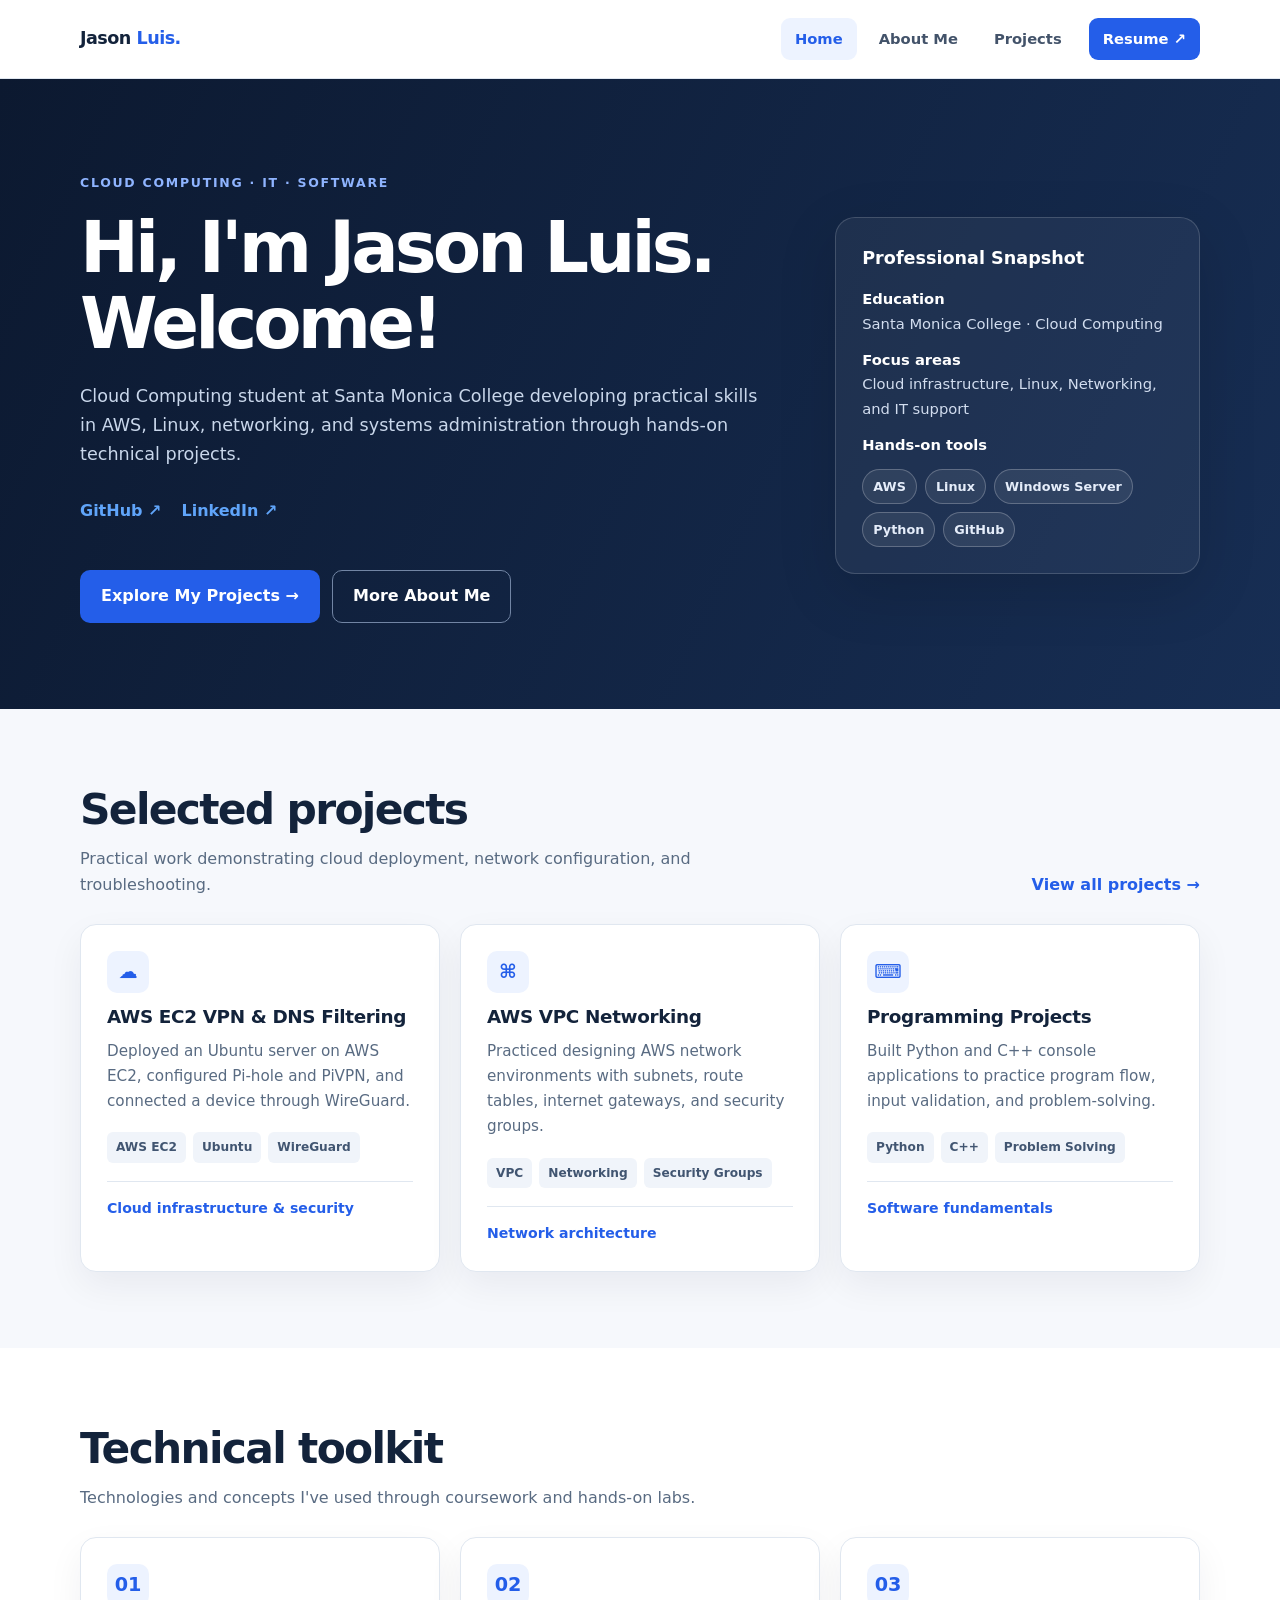
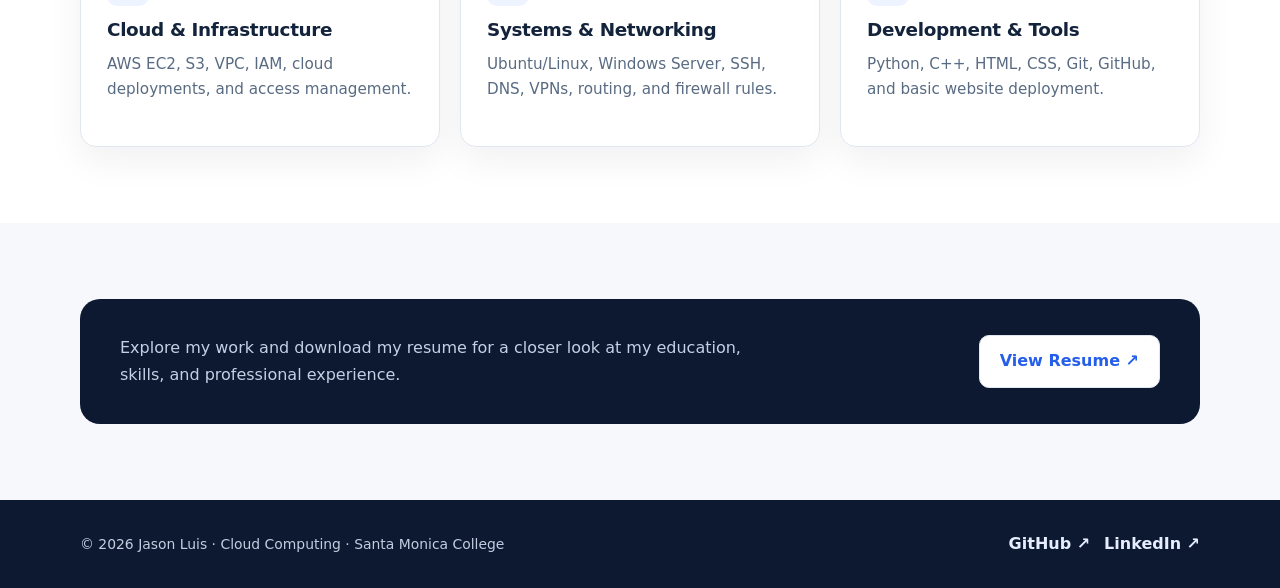
==== index.html @ b8665c2f "Fix closing div tag for hero-socials section" ====
<!doctype html>
<html lang="en">

<head>
  <meta charset="utf-8">
  <meta name="viewport" content="width=device-width, initial-scale=1">

  <meta
    name="description"
    content="Jason Luis — Cloud Computing student building hands-on experience with AWS, Linux, networking, and programming."
  >

  <title>Jason Luis | Cloud Computing Portfolio</title>

  <!-- Shared stylesheet -->
  <link rel="stylesheet" href="style.css">
</head>

<body>

  <!-- ==========================================
       SKIP LINK
       ========================================== -->

  <a class="skip-link" href="#main">Skip to content</a>


  <!-- ==========================================
       HEADER & NAVIGATION
       ========================================== -->

  <header class="site-header">
    <div class="container header-inner">

      <!-- Website name -->
      <a class="brand" href="index.html">
        Jason <span>Luis.</span>
      </a>

      <!-- Navigation links -->
      <nav class="nav" aria-label="Main navigation">

        <a href="index.html" aria-current="page">
          Home
        </a>

        <a href="about.html">
          About Me
        </a>

        <a href="projects.html">
          Projects
        </a>

        <a
          class="resume-nav"
          href="Jason_Luis_Resume_2026.pdf"
          target="_blank"
          rel="noopener noreferrer"
        >
          Resume ↗
        </a>

      </nav>

    </div>
  </header>


  <!-- ==========================================
       MAIN CONTENT
       ========================================== -->

  <main id="main">


    <!-- ========================================
         SECTION 1: HERO / INTRODUCTION
         ======================================== -->

    <section class="hero">
      <div class="container hero-grid">

        <!-- Introduction -->
        <div>

          <span class="eyebrow">
            Cloud Computing · IT · Software
          </span>

          <h1>
            Hi, I'm Jason Luis.<br>
            Welcome!
          </h1>

          <p>
            Cloud Computing student at Santa Monica College
            developing practical skills in AWS, Linux,
            networking, and systems administration through
            hands-on technical projects.
          </p>
          <!-- Professional social links -->
          <div class="hero-socials">
            <a href="https://github.com/Jasonl00" target="_blank" rel="noopener noreferrer"> GitHub ↗</a>
            <a href="https://www.linkedin.com/in/jason-luis-2b6494253" target="_blank" rel="noopener noreferrer"> LinkedIn ↗</a>
          </div> <br>

          <!-- Main action buttons -->
          <div class="actions">

            <a class="btn btn-primary" href="projects.html">
              Explore My Projects →
            </a>

            <a class="btn btn-outline" href="about.html">
              More About Me
            </a>

          </div>

        </div>


        <!-- Professional snapshot panel -->
        <aside
          class="profile-panel"
          aria-label="Professional snapshot"
        >

          <h2>Professional Snapshot</h2>

          <p>
            <strong>Education</strong><br>
            Santa Monica College · Cloud Computing
          </p>

          <p>
            <strong>Focus areas</strong><br>
            Cloud infrastructure, Linux, Networking,
            and IT support
          </p>

          <p>
            <strong>Hands-on tools</strong>
          </p>

          <div class="pill-row">

            <span class="pill">AWS</span>
            <span class="pill">Linux</span>
            <span class="pill">Windows Server</span>
            <span class="pill">Python</span>
            <span class="pill">GitHub</span>

          </div>

        </aside>

      </div>
    </section>


    <!-- ========================================
         SECTION 2: SELECTED PROJECTS
         ======================================== -->

    <section class="section">
      <div class="container">

        <!-- Section heading -->
        <div class="section-heading">

          <div>
            <h2>Selected projects</h2>

            <p>
              Practical work demonstrating cloud deployment,
              network configuration, and troubleshooting.
            </p>
          </div>

          <a class="text-link" href="projects.html">
            View all projects →
          </a>

        </div>


        <!-- Project cards -->
        <div class="grid-3">


          <!-- PROJECT 1: AWS EC2 VPN & DNS -->
          <article class="card">

            <span class="icon-box">☁</span>

            <h3>AWS EC2 VPN & DNS Filtering</h3>

            <p>
              Deployed an Ubuntu server on AWS EC2,
              configured Pi-hole and PiVPN, and connected
              a device through WireGuard.
            </p>

            <div class="tags">
              <span class="tag">AWS EC2</span>
              <span class="tag">Ubuntu</span>
              <span class="tag">WireGuard</span>
            </div>

            <div class="card-footer">
              Cloud infrastructure & security
            </div>

          </article>


          <!-- PROJECT 2: AWS VPC NETWORKING -->
          <article class="card">

            <span class="icon-box">⌘</span>

            <h3>AWS VPC Networking</h3>

            <p>
              Practiced designing AWS network environments
              with subnets, route tables, internet gateways,
              and security groups.
            </p>

            <div class="tags">
              <span class="tag">VPC</span>
              <span class="tag">Networking</span>
              <span class="tag">Security Groups</span>
            </div>

            <div class="card-footer">
              Network architecture
            </div>

          </article>


          <!-- PROJECT 3: PROGRAMMING -->
          <article class="card">

            <span class="icon-box">⌨</span>

            <h3>Programming Projects</h3>

            <p>
              Built Python and C++ console applications
              to practice program flow, input validation,
              and problem-solving.
            </p>

            <div class="tags">
              <span class="tag">Python</span>
              <span class="tag">C++</span>
              <span class="tag">Problem Solving</span>
            </div>

            <div class="card-footer">
              Software fundamentals
            </div>

          </article>

        </div>

      </div>
    </section>


    <!-- ========================================
         SECTION 3: TECHNICAL TOOLKIT
         ======================================== -->

    <section class="section section-alt">
      <div class="container">

        <div class="section-heading">
          <div>

            <h2>Technical toolkit</h2>

            <p>
              Technologies and concepts I've used through
              coursework and hands-on labs.
            </p>

          </div>
        </div>


        <div class="grid-3">


          <!-- CLOUD & INFRASTRUCTURE -->
          <div class="card">

            <span class="icon-box">01</span>

            <h3>Cloud & Infrastructure</h3>

            <p>
              AWS EC2, S3, VPC, IAM, cloud deployments,
              and access management.
            </p>

          </div>


          <!-- SYSTEMS & NETWORKING -->
          <div class="card">

            <span class="icon-box">02</span>

            <h3>Systems & Networking</h3>

            <p>
              Ubuntu/Linux, Windows Server, SSH, DNS,
              VPNs, routing, and firewall rules.
            </p>

          </div>


          <!-- DEVELOPMENT & TOOLS -->
          <div class="card">

            <span class="icon-box">03</span>

            <h3>Development & Tools</h3>

            <p>
              Python, C++, HTML, CSS, Git, GitHub,
              and basic website deployment.
            </p>

          </div>

        </div>

      </div>
    </section>


    <!-- ========================================
         SECTION 4: RESUME
         ======================================== -->

    <section class="section">
      <div class="container">

        <div class="callout">

          <div>
            <p>
              Explore my work and download my resume
              for a closer look at my education, skills,
              and professional experience.
            </p>

          </div>

          <!-- Resume PDF link -->
          <a
            class="btn btn-light"
            href="Jason_Luis_Resume_2026.pdf"
            target="_blank"
            rel="noopener noreferrer"
          >
            View Resume ↗
          </a>

        </div>

      </div>
    </section>


  </main>


  <!-- ==========================================
       FOOTER & SOCIAL LINKS
       ========================================== -->

  <footer class="site-footer">
    <div class="container footer-inner">

      <span class="small">
        © <span id="year">2026</span> Jason Luis
        · Cloud Computing · Santa Monica College
      </span>
        <!-- GitHub and LinkedIn -->
    <div class="social-links">

      <a
        href="https://github.com/Jasonl00"
        target="_blank"
        rel="noopener noreferrer"
      >
        GitHub ↗
      </a>

      <a
        href="https://www.linkedin.com/in/jason-luis-2b6494253"
        target="_blank"
        rel="noopener noreferrer"
      >
        LinkedIn ↗
      </a>

    </div>

    </div>
  </footer>


  <!-- ==========================================
       JAVASCRIPT: AUTOMATIC COPYRIGHT YEAR
       ========================================== -->

  <script>
    document.getElementById('year').textContent =
      new Date().getFullYear();
  </script>

</body>
</html>
---- style.css ----
:root{--bg:#f6f8fc;--surface:#fff;--ink:#13233b;--muted:#596b82;--navy:#0c1930;--blue:#245ee9;--line:#e0e7f0;--pale:#edf3ff;--radius:16px;--shadow:0 14px 36px rgba(12,25,48,.06)}*{box-sizing:border-box}html{scroll-behavior:smooth}body{margin:0;background:var(--bg);color:var(--ink);font:16px/1.65 system-ui,-apple-system,Segoe UI,Roboto,Arial,sans-serif}a{color:var(--blue)}a:hover{text-decoration:none}.container{width:min(1120px,calc(100% - 40px));margin:auto}.site-header{background:rgba(255,255,255,.96);border-bottom:1px solid var(--line);position:sticky;top:0;z-index:10;backdrop-filter:blur(12px)}.header-inner{min-height:78px;display:flex;align-items:center;justify-content:space-between;gap:22px}.brand{text-decoration:none;color:var(--ink);font-size:1.1rem;font-weight:800;letter-spacing:-.03em}.brand span{color:var(--blue)}.nav{display:flex;gap:8px;align-items:center;flex-wrap:wrap}.nav a{padding:9px 14px;border-radius:9px;color:#43536a;text-decoration:none;font-weight:650;font-size:.92rem}.nav a:hover,.nav a[aria-current=page]{background:var(--pale);color:var(--blue)}.nav .resume-nav{background:var(--blue);color:white;margin-left:5px}.nav .resume-nav:hover{background:#174bc6;color:#fff}.hero{background:linear-gradient(115deg,#0c1930,#172e54);color:#fff;padding:90px 0 86px}.hero-grid{display:grid;grid-template-columns:1.45fr .75fr;gap:50px;align-items:center}.eyebrow{display:inline-block;color:#8fb4ff;font-weight:800;letter-spacing:.14em;text-transform:uppercase;font-size:.78rem}.hero h1{font-size:clamp(2.7rem,5.5vw,4.7rem);letter-spacing:-.055em;line-height:1.08;margin:15px 0 20px}.hero p{color:#c9d7eb;font-size:1.1rem;max-width:680px;margin:0 0 28px}.actions{display:flex;gap:12px;flex-wrap:wrap}.btn{display:inline-flex;align-items:center;justify-content:center;gap:8px;padding:12px 20px;border-radius:10px;font-weight:750;text-decoration:none;border:1px solid transparent;transition:transform .2s,background .2s}.btn:hover{transform:translateY(-2px)}.btn-primary{background:var(--blue);color:#fff}.btn-primary:hover{background:#174bc6}.btn-outline{color:#fff;border-color:#7285a4}.btn-outline:hover{background:#ffffff16}.btn-light{background:#fff;color:var(--blue);border-color:var(--line)}.profile-panel{background:#ffffff0d;border:1px solid #ffffff29;border-radius:20px;padding:26px;box-shadow:0 18px 60px #0002}.profile-panel h2{font-size:1.1rem;margin:0 0 14px}.profile-panel p{font-size:.92rem;margin:0 0 12px;color:#d2ddef}.profile-panel strong{color:white}.pill-row{display:flex;gap:8px;flex-wrap:wrap}.pill{font-size:.8rem;font-weight:750;border:1px solid #ffffff3b;background:#ffffff13;color:#e5edfa;padding:6px 10px;border-radius:99px}.section{padding:76px 0}.section-alt{background:#fff}.section-heading{display:flex;justify-content:space-between;align-items:end;gap:18px;margin-bottom:26px}.section-heading h2,.page-title{font-size:clamp(1.9rem,3.5vw,2.65rem);letter-spacing:-.04em;line-height:1.2;margin:0 0 10px}.section-heading p,.lead{color:var(--muted);max-width:710px;margin:0}.text-link{font-weight:750;text-decoration:none}.grid-3{display:grid;grid-template-columns:repeat(3,minmax(0,1fr));gap:20px}.grid-2{display:grid;grid-template-columns:repeat(2,minmax(0,1fr));gap:20px}.card{border:1px solid var(--line);background:var(--surface);border-radius:var(--radius);padding:26px;box-shadow:var(--shadow)}.card h3{font-size:1.15rem;line-height:1.3;margin:12px 0 10px;letter-spacing:-.02em}.card p{color:var(--muted);margin:0 0 18px;font-size:.95rem}.icon-box{display:inline-grid;place-items:center;background:var(--pale);color:var(--blue);border-radius:10px;width:42px;height:42px;font-size:1.2rem;font-weight:800}.tags{display:flex;flex-wrap:wrap;gap:7px;margin:14px 0}.tag{background:#f0f4fa;color:#415571;font-weight:700;font-size:.76rem;border-radius:6px;padding:5px 9px}.card-footer{border-top:1px solid var(--line);padding-top:15px;margin-top:18px;color:var(--blue);font-size:.88rem;font-weight:750}.callout{background:var(--navy);color:#fff;border-radius:20px;padding:36px 40px;display:flex;justify-content:space-between;align-items:center;gap:25px}.callout h2{font-size:1.65rem;letter-spacing:-.035em;margin:0 0 7px}.callout p{color:#c4d1e4;margin:0;max-width:640px}.callout .btn{white-space:nowrap}.page-hero{padding:70px 0 54px;background:#fff;border-bottom:1px solid var(--line)}.page-hero .eyebrow{color:var(--blue)}.page-title{margin-top:12px}.prose{max-width:780px}.prose p{color:#4f6077;margin:0 0 18px}.list-clean{padding-left:20px;color:#4f6077}.list-clean li{margin:9px 0}.project-card{display:flex;flex-direction:column}.project-card .card-footer{margin-top:auto}.project-number{font-size:.76rem;color:var(--blue);font-weight:850;letter-spacing:.13em;text-transform:uppercase}.feature{display:grid;grid-template-columns:1fr 1fr;gap:26px}.feature .card{height:100%}.social-links{display:flex;gap:14px;flex-wrap:wrap}.social-links a{font-weight:750}.site-footer{background:var(--navy);color:#c2cee0;padding:31px 0}.footer-inner{display:flex;justify-content:space-between;align-items:center;gap:20px;flex-wrap:wrap}.site-footer a{color:#e5edff;text-decoration:none}.site-footer a:hover{text-decoration:underline}.small{font-size:.87rem}.skip-link{position:absolute;left:-999px;top:8px;background:#fff;padding:10px;z-index:99}.skip-link:focus{left:8px}:focus-visible{outline:3px solid #76a3ff;outline-offset:3px}@media(max-width:800px){.hero-grid,.feature{grid-template-columns:1fr}.grid-3{grid-template-columns:1fr 1fr}.hero{padding:65px 0}.profile-panel{max-width:600px}.callout{align-items:flex-start;flex-direction:column}.header-inner{align-items:flex-start;flex-direction:column;padding:14px 0;gap:8px}.nav{gap:2px}.nav a{padding:8px 10px}}@media(max-width:560px){.container{width:min(100% - 28px,1120px)}.grid-3,.grid-2{grid-template-columns:1fr}.section{padding:52px 0}.section-heading{align-items:start;flex-direction:column}.hero h1{font-size:2.7rem}.card{padding:22px}.callout{padding:27px}.nav a{font-size:.83rem}.nav .resume-nav{margin-left:0}}

/* Social links below introduction */
.hero-socials {
  display: flex;
  gap: 20px;
  flex-wrap: wrap;
  margin: 20px 0;
}

.hero-socials a {
  color: #60a5fa;
  text-decoration: none;
  font-weight: 600;
}

.hero-socials a:hover {
  color: #93c5fd;
  text-decoration: underline;
}
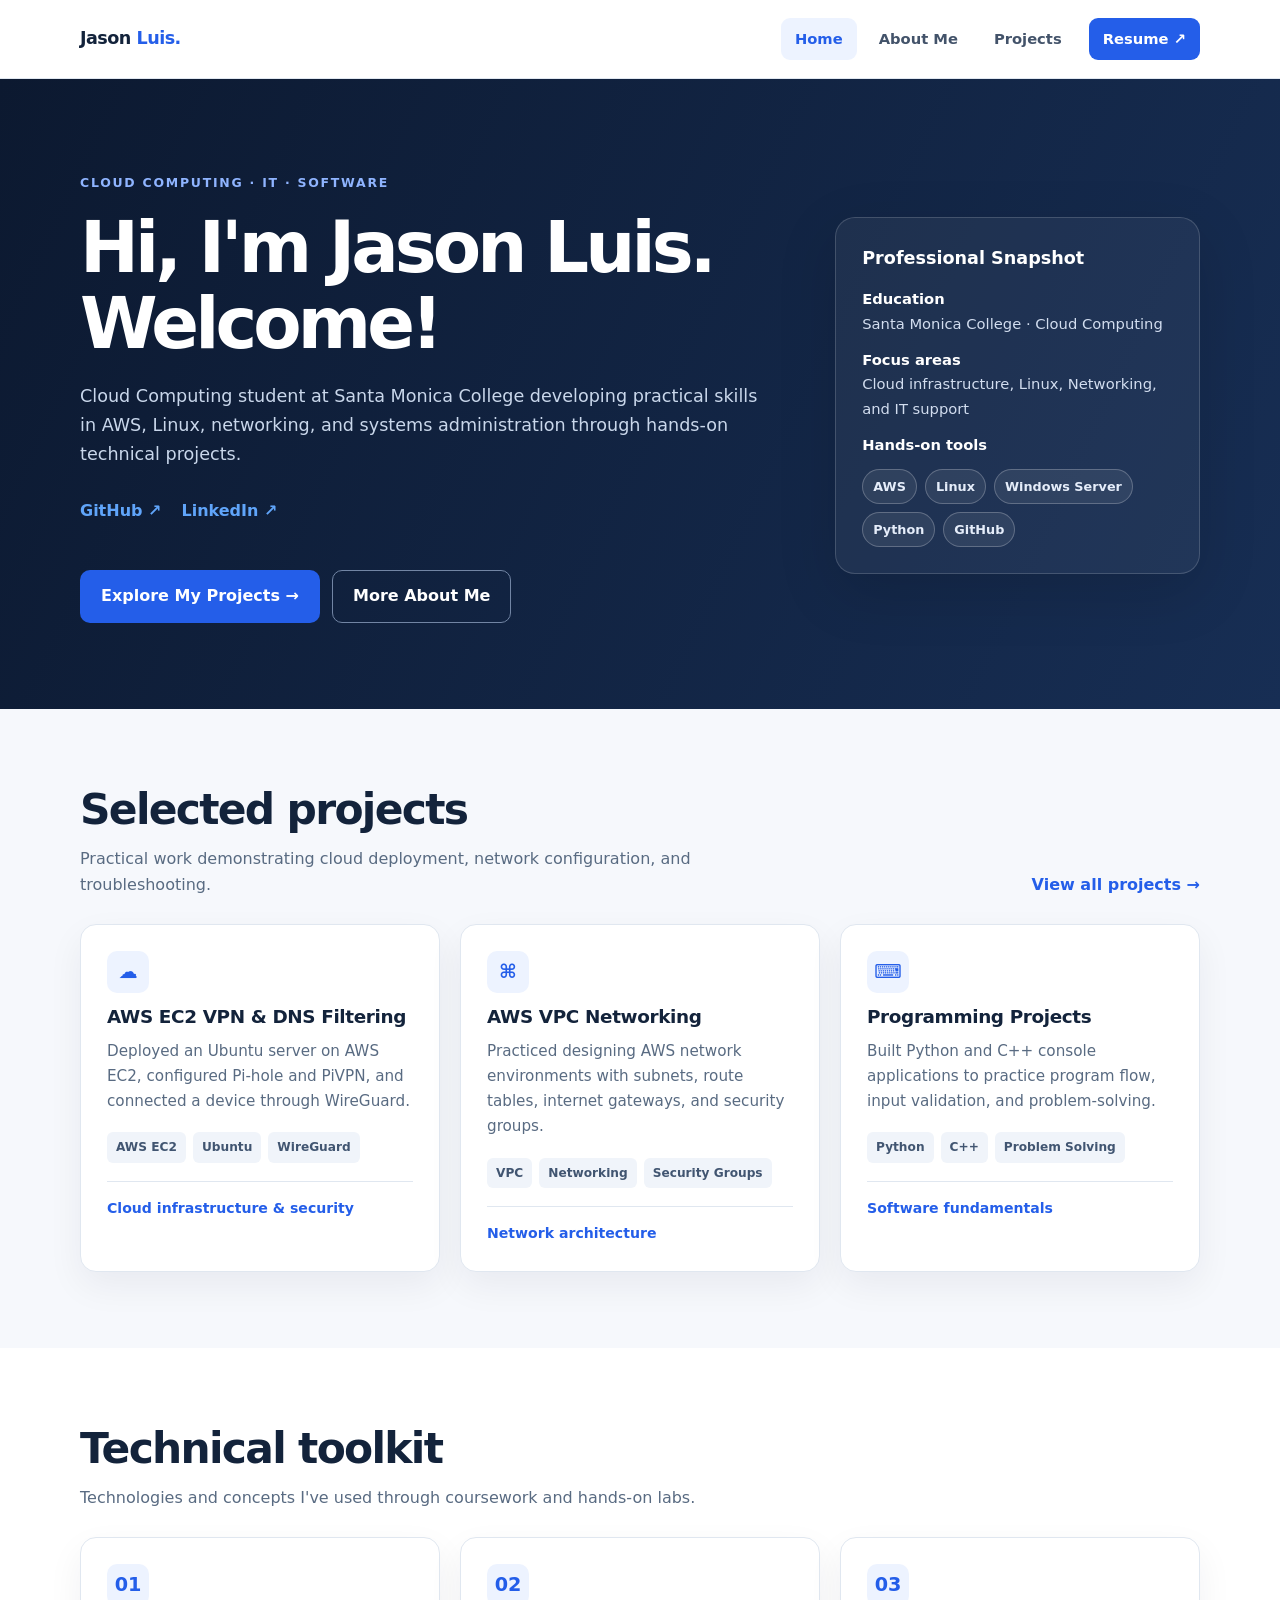
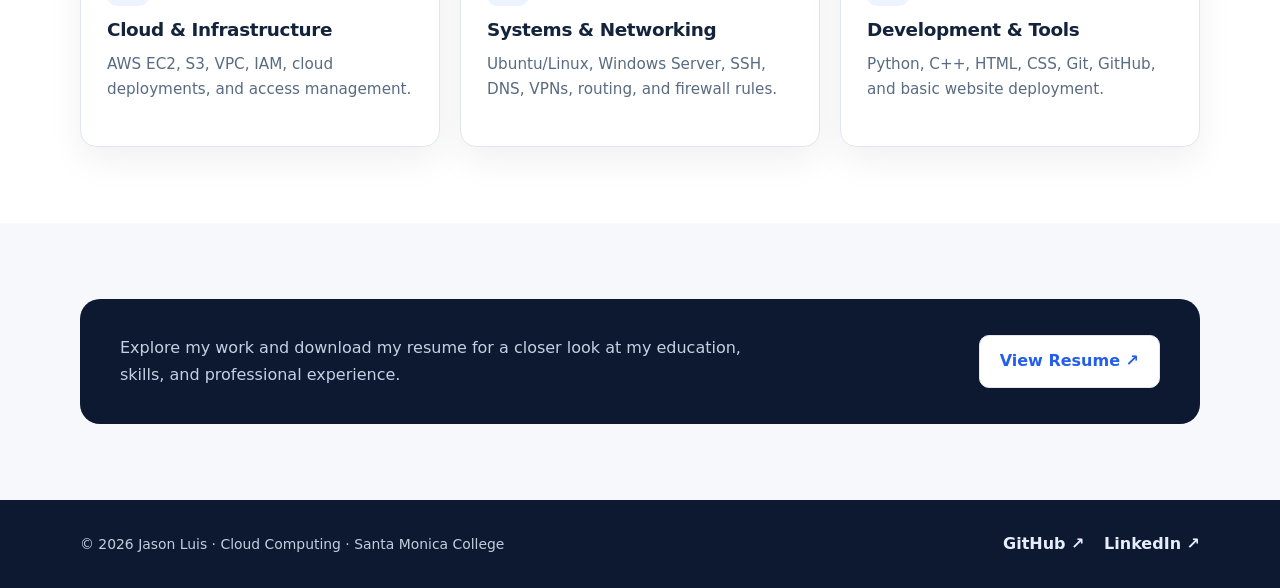
==== commit 6d5e351d: "Enhance footer with social icons for links Updated footer social links to include icons for GitHub a" ====
--- a/index.html
+++ b/index.html
@@ -396,26 +396,40 @@
         © <span id="year">2026</span> Jason Luis
         · Cloud Computing · Santa Monica College
       </span>
-        <!-- GitHub and LinkedIn -->
-    <div class="social-links">
-
-      <a
-        href="https://github.com/Jasonl00"
-        target="_blank"
-        rel="noopener noreferrer"
-      >
-        GitHub ↗
-      </a>
-
-      <a
-        href="https://www.linkedin.com/in/jason-luis-2b6494253"
-        target="_blank"
-        rel="noopener noreferrer"
-      >
-        LinkedIn ↗
-      </a>
-
-    </div>
+       
+<!-- Footer social links with icons -->
+<div class="social-links">
+
+  <!-- GitHub -->
+  <a
+    href="https://github.com/Jasonl00"
+    target="_blank"
+    rel="noopener noreferrer"
+  >
+    <img
+      src="https://cdn.jsdelivr.net/npm/simple-icons@v15/icons/github.svg"
+      alt=""
+      class="social-icon"
+    >
+    GitHub ↗
+  </a>
+
+  <!-- LinkedIn -->
+  <a
+    href="https://www.linkedin.com/in/jason-luis-2b6494253"
+    target="_blank"
+    rel="noopener noreferrer"
+  >
+    <img
+      src="https://cdn.jsdelivr.net/npm/simple-icons@v15/icons/linkedin.svg"
+      alt=""
+      class="social-icon"
+    >
+    LinkedIn ↗
+  </a>
+
+</div>
+
 
     </div>
   </footer>
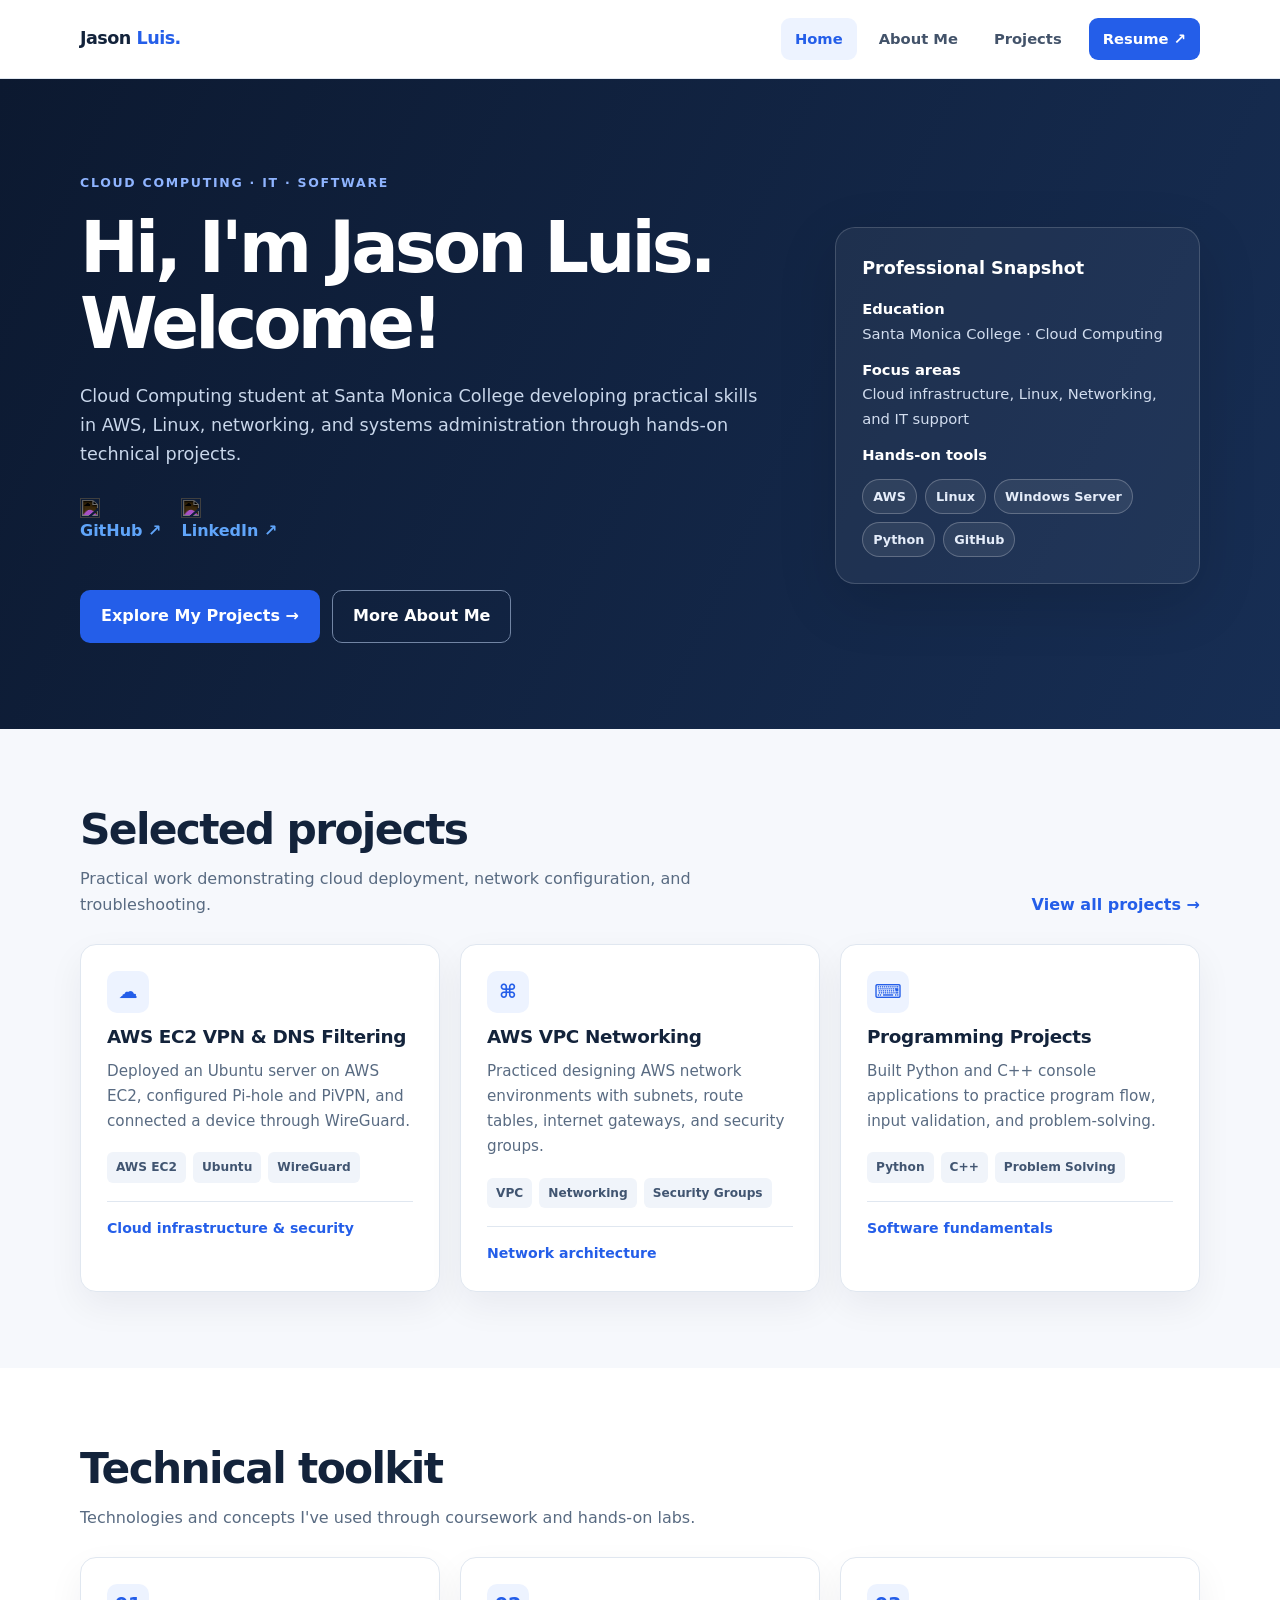
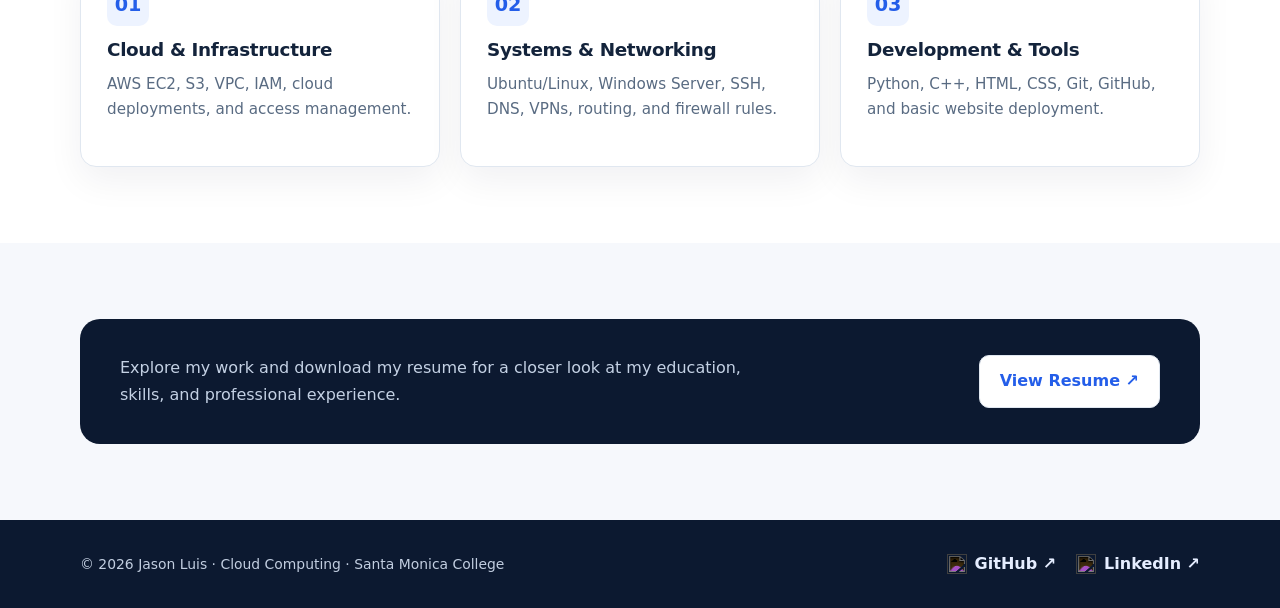
==== commit 14319892: "Add social icons for GitHub and LinkedIn Updated social links to include icons for GitHub and Linked" ====
--- a/index.html
+++ b/index.html
@@ -102,8 +102,13 @@
           </p>
           <!-- Professional social links -->
           <div class="hero-socials">
-            <a href="https://github.com/Jasonl00" target="_blank" rel="noopener noreferrer"> GitHub ↗</a>
-            <a href="https://www.linkedin.com/in/jason-luis-2b6494253" target="_blank" rel="noopener noreferrer"> LinkedIn ↗</a>
+             <!-- GitHub -->
+  <a href="https://github.com/Jasonl00" target="_blank" rel="noopener noreferrer">
+    <img src="https://cdn.jsdelivr.net/npm/simple-icons@v15/icons/github.svg" alt="" class="social-icon"> GitHub ↗</a>
+
+  <!-- LinkedIn -->
+  <a href="https://www.linkedin.com/in/jason-luis-2b6494253" target="_blank" rel="noopener noreferrer">
+    <img src="https://cdn.jsdelivr.net/npm/simple-icons@v15/icons/linkedin.svg" alt="" class="social-icon"> LinkedIn ↗</a>
           </div> <br>
 
           <!-- Main action buttons -->
--- a/style.css
+++ b/style.css
@@ -19,3 +19,24 @@
   text-decoration: underline;
 }
 
+
+/* Social links with icons */
+.social-links {
+  display: flex;
+  align-items: center;
+  gap: 20px;
+  flex-wrap: wrap;
+}
+
+.social-links a {
+  display: inline-flex;
+  align-items: center;
+  gap: 8px;
+}
+
+.social-icon {
+  width: 20px;
+  height: 20px;
+  display: block;
+  filter: invert(1);
+}
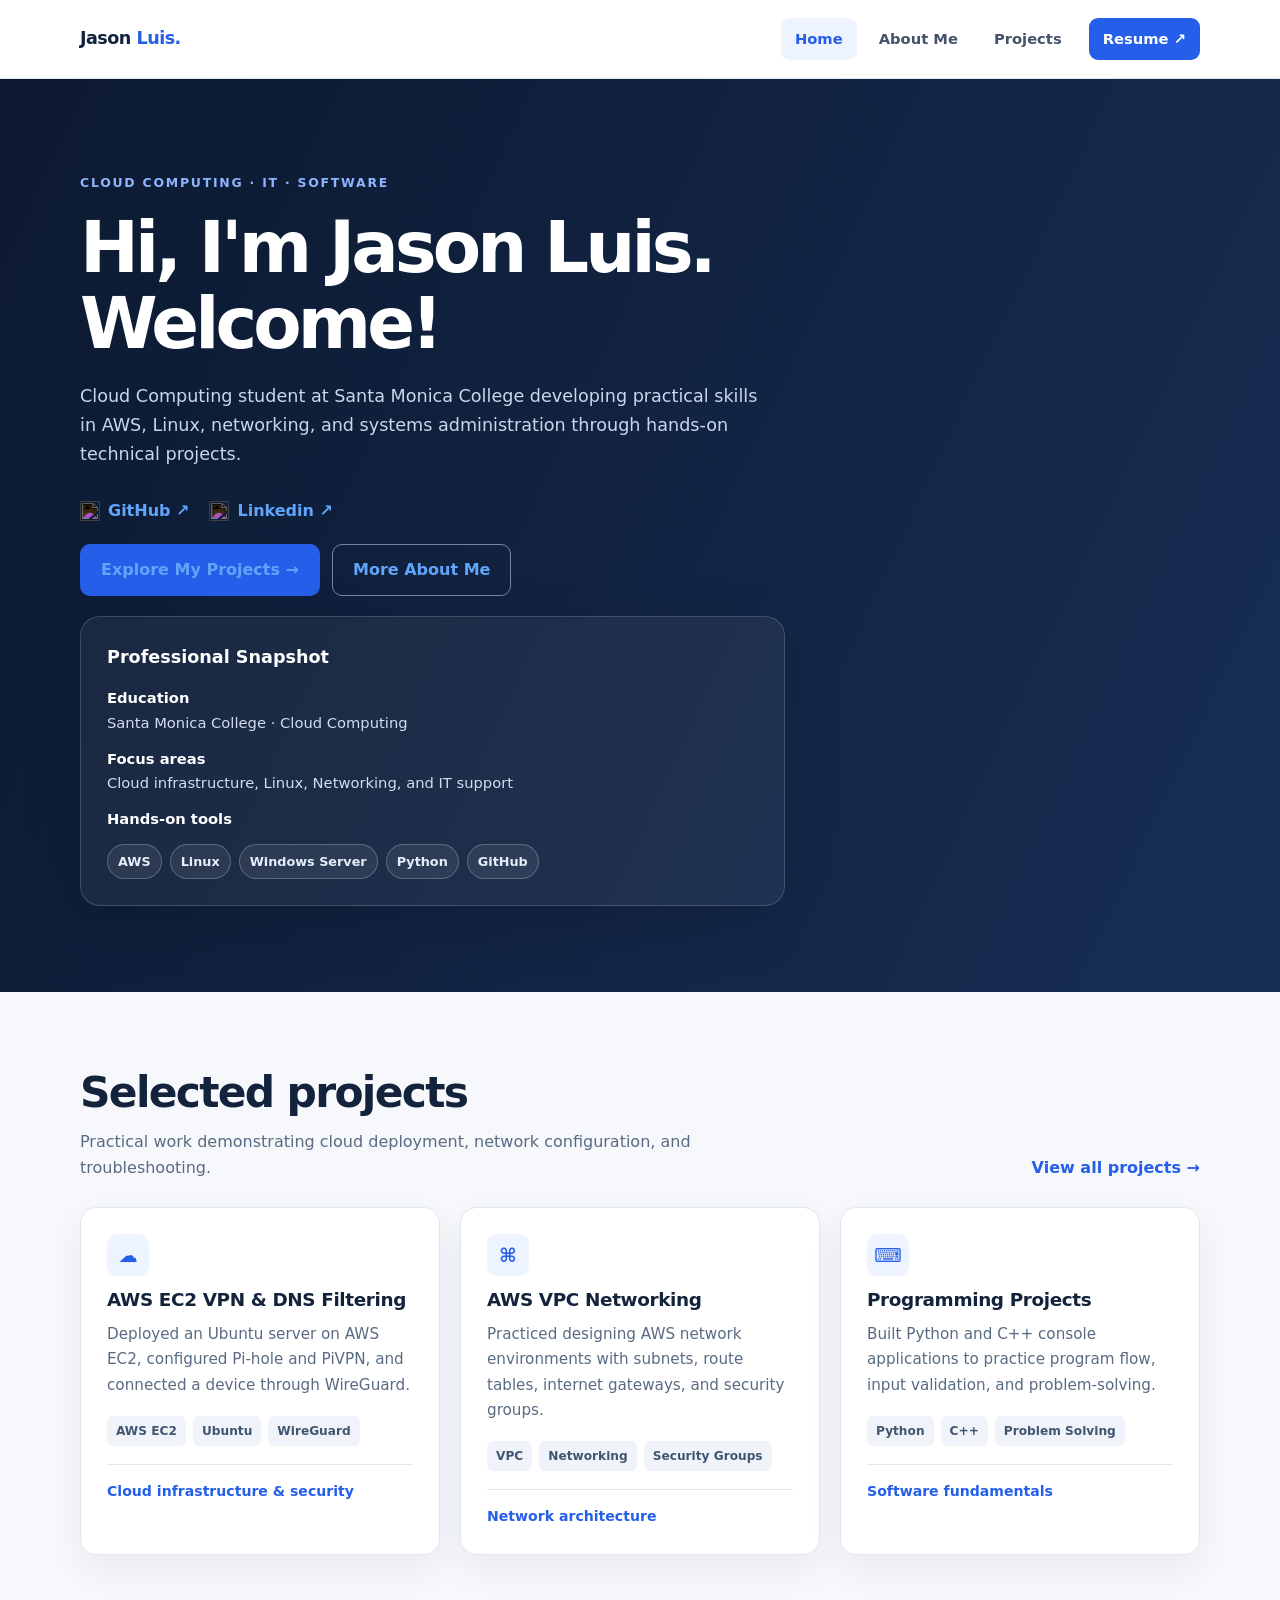
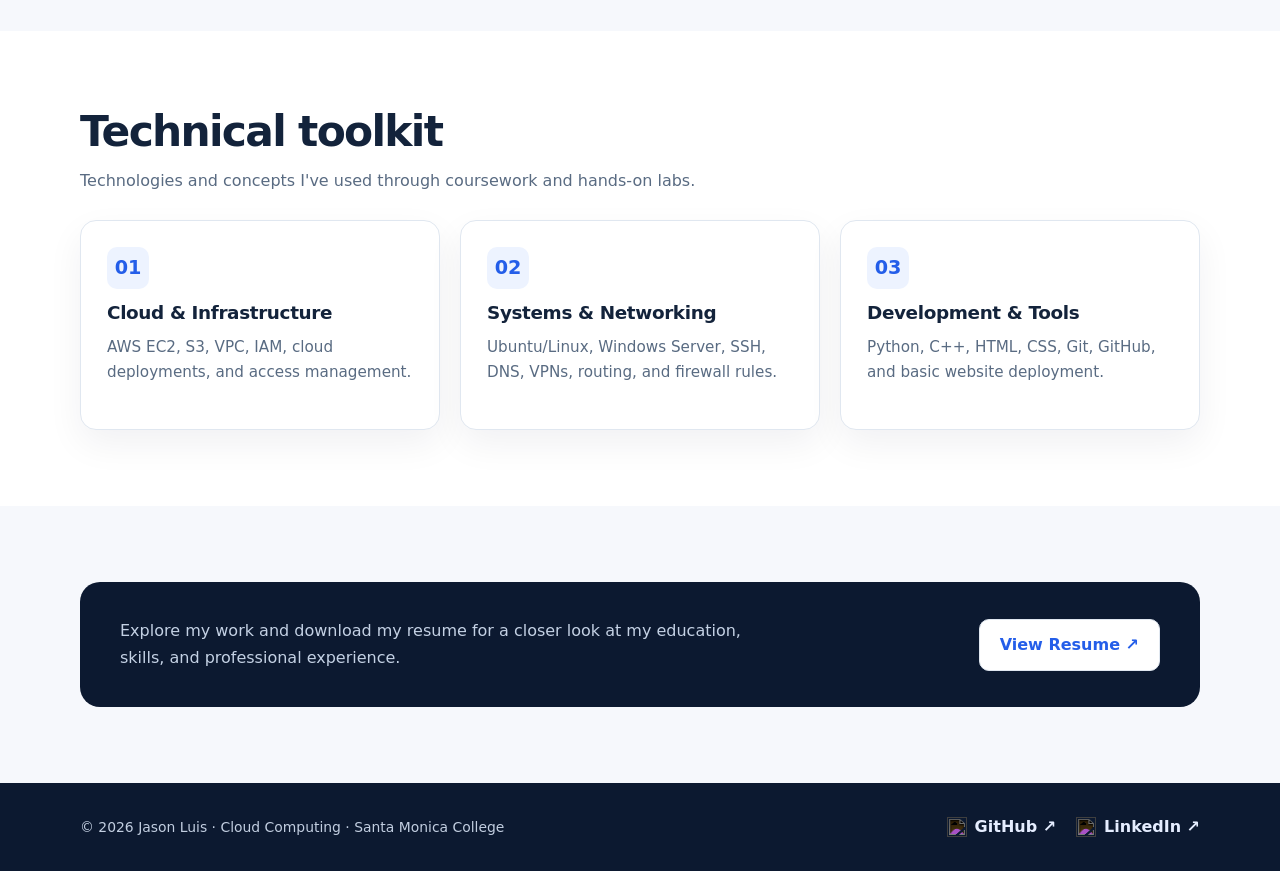
==== commit a1ee749f: "Modify LinkedIn section in index.html Updated LinkedIn icon with new class and formatting." ====
--- a/index.html
+++ b/index.html
@@ -108,8 +108,9 @@
 
   <!-- LinkedIn -->
   <a href="https://www.linkedin.com/in/jason-luis-2b6494253" target="_blank" rel="noopener noreferrer">
-    <img src="https://cdn.jsdelivr.net/npm/simple-icons@v15/icons/linkedin.svg" alt="" class="social-icon"> LinkedIn ↗</a>
-          </div> <br>
+    
+<img src="https://cdn.jsdelivr.net/npm/simple-icons@v15/icons/linkedin.svg" alt="" class="social-icon linkedin-icon">Linkedin ↗</a>
+ <br>
 
           <!-- Main action buttons -->
           <div class="actions">
--- a/style.css
+++ b/style.css
@@ -1,14 +1,181 @@
-:root{--bg:#f6f8fc;--surface:#fff;--ink:#13233b;--muted:#596b82;--navy:#0c1930;--blue:#245ee9;--line:#e0e7f0;--pale:#edf3ff;--radius:16px;--shadow:0 14px 36px rgba(12,25,48,.06)}*{box-sizing:border-box}html{scroll-behavior:smooth}body{margin:0;background:var(--bg);color:var(--ink);font:16px/1.65 system-ui,-apple-system,Segoe UI,Roboto,Arial,sans-serif}a{color:var(--blue)}a:hover{text-decoration:none}.container{width:min(1120px,calc(100% - 40px));margin:auto}.site-header{background:rgba(255,255,255,.96);border-bottom:1px solid var(--line);position:sticky;top:0;z-index:10;backdrop-filter:blur(12px)}.header-inner{min-height:78px;display:flex;align-items:center;justify-content:space-between;gap:22px}.brand{text-decoration:none;color:var(--ink);font-size:1.1rem;font-weight:800;letter-spacing:-.03em}.brand span{color:var(--blue)}.nav{display:flex;gap:8px;align-items:center;flex-wrap:wrap}.nav a{padding:9px 14px;border-radius:9px;color:#43536a;text-decoration:none;font-weight:650;font-size:.92rem}.nav a:hover,.nav a[aria-current=page]{background:var(--pale);color:var(--blue)}.nav .resume-nav{background:var(--blue);color:white;margin-left:5px}.nav .resume-nav:hover{background:#174bc6;color:#fff}.hero{background:linear-gradient(115deg,#0c1930,#172e54);color:#fff;padding:90px 0 86px}.hero-grid{display:grid;grid-template-columns:1.45fr .75fr;gap:50px;align-items:center}.eyebrow{display:inline-block;color:#8fb4ff;font-weight:800;letter-spacing:.14em;text-transform:uppercase;font-size:.78rem}.hero h1{font-size:clamp(2.7rem,5.5vw,4.7rem);letter-spacing:-.055em;line-height:1.08;margin:15px 0 20px}.hero p{color:#c9d7eb;font-size:1.1rem;max-width:680px;margin:0 0 28px}.actions{display:flex;gap:12px;flex-wrap:wrap}.btn{display:inline-flex;align-items:center;justify-content:center;gap:8px;padding:12px 20px;border-radius:10px;font-weight:750;text-decoration:none;border:1px solid transparent;transition:transform .2s,background .2s}.btn:hover{transform:translateY(-2px)}.btn-primary{background:var(--blue);color:#fff}.btn-primary:hover{background:#174bc6}.btn-outline{color:#fff;border-color:#7285a4}.btn-outline:hover{background:#ffffff16}.btn-light{background:#fff;color:var(--blue);border-color:var(--line)}.profile-panel{background:#ffffff0d;border:1px solid #ffffff29;border-radius:20px;padding:26px;box-shadow:0 18px 60px #0002}.profile-panel h2{font-size:1.1rem;margin:0 0 14px}.profile-panel p{font-size:.92rem;margin:0 0 12px;color:#d2ddef}.profile-panel strong{color:white}.pill-row{display:flex;gap:8px;flex-wrap:wrap}.pill{font-size:.8rem;font-weight:750;border:1px solid #ffffff3b;background:#ffffff13;color:#e5edfa;padding:6px 10px;border-radius:99px}.section{padding:76px 0}.section-alt{background:#fff}.section-heading{display:flex;justify-content:space-between;align-items:end;gap:18px;margin-bottom:26px}.section-heading h2,.page-title{font-size:clamp(1.9rem,3.5vw,2.65rem);letter-spacing:-.04em;line-height:1.2;margin:0 0 10px}.section-heading p,.lead{color:var(--muted);max-width:710px;margin:0}.text-link{font-weight:750;text-decoration:none}.grid-3{display:grid;grid-template-columns:repeat(3,minmax(0,1fr));gap:20px}.grid-2{display:grid;grid-template-columns:repeat(2,minmax(0,1fr));gap:20px}.card{border:1px solid var(--line);background:var(--surface);border-radius:var(--radius);padding:26px;box-shadow:var(--shadow)}.card h3{font-size:1.15rem;line-height:1.3;margin:12px 0 10px;letter-spacing:-.02em}.card p{color:var(--muted);margin:0 0 18px;font-size:.95rem}.icon-box{display:inline-grid;place-items:center;background:var(--pale);color:var(--blue);border-radius:10px;width:42px;height:42px;font-size:1.2rem;font-weight:800}.tags{display:flex;flex-wrap:wrap;gap:7px;margin:14px 0}.tag{background:#f0f4fa;color:#415571;font-weight:700;font-size:.76rem;border-radius:6px;padding:5px 9px}.card-footer{border-top:1px solid var(--line);padding-top:15px;margin-top:18px;color:var(--blue);font-size:.88rem;font-weight:750}.callout{background:var(--navy);color:#fff;border-radius:20px;padding:36px 40px;display:flex;justify-content:space-between;align-items:center;gap:25px}.callout h2{font-size:1.65rem;letter-spacing:-.035em;margin:0 0 7px}.callout p{color:#c4d1e4;margin:0;max-width:640px}.callout .btn{white-space:nowrap}.page-hero{padding:70px 0 54px;background:#fff;border-bottom:1px solid var(--line)}.page-hero .eyebrow{color:var(--blue)}.page-title{margin-top:12px}.prose{max-width:780px}.prose p{color:#4f6077;margin:0 0 18px}.list-clean{padding-left:20px;color:#4f6077}.list-clean li{margin:9px 0}.project-card{display:flex;flex-direction:column}.project-card .card-footer{margin-top:auto}.project-number{font-size:.76rem;color:var(--blue);font-weight:850;letter-spacing:.13em;text-transform:uppercase}.feature{display:grid;grid-template-columns:1fr 1fr;gap:26px}.feature .card{height:100%}.social-links{display:flex;gap:14px;flex-wrap:wrap}.social-links a{font-weight:750}.site-footer{background:var(--navy);color:#c2cee0;padding:31px 0}.footer-inner{display:flex;justify-content:space-between;align-items:center;gap:20px;flex-wrap:wrap}.site-footer a{color:#e5edff;text-decoration:none}.site-footer a:hover{text-decoration:underline}.small{font-size:.87rem}.skip-link{position:absolute;left:-999px;top:8px;background:#fff;padding:10px;z-index:99}.skip-link:focus{left:8px}:focus-visible{outline:3px solid #76a3ff;outline-offset:3px}@media(max-width:800px){.hero-grid,.feature{grid-template-columns:1fr}.grid-3{grid-template-columns:1fr 1fr}.hero{padding:65px 0}.profile-panel{max-width:600px}.callout{align-items:flex-start;flex-direction:column}.header-inner{align-items:flex-start;flex-direction:column;padding:14px 0;gap:8px}.nav{gap:2px}.nav a{padding:8px 10px}}@media(max-width:560px){.container{width:min(100% - 28px,1120px)}.grid-3,.grid-2{grid-template-columns:1fr}.section{padding:52px 0}.section-heading{align-items:start;flex-direction:column}.hero h1{font-size:2.7rem}.card{padding:22px}.callout{padding:27px}.nav a{font-size:.83rem}.nav .resume-nav{margin-left:0}}
-
-/* Social links below introduction */
+
+/* ==========================================
+   1. GLOBAL COLORS & DESIGN SETTINGS
+   ========================================== */
+
+:root {
+  --bg: #f6f8fc;
+  --surface: #fff;
+  --ink: #13233b;
+  --muted: #596b82;
+  --navy: #0c1930;
+  --blue: #245ee9;
+  --line: #e0e7f0;
+  --pale: #edf3ff;
+  --radius: 16px;
+  --shadow: 0 14px 36px rgba(12, 25, 48, 0.06);
+}
+
+
+/* ==========================================
+   2. GENERAL WEBSITE STYLING
+   ========================================== */
+
+* {
+  box-sizing: border-box;
+}
+
+html {
+  scroll-behavior: smooth;
+}
+
+body {
+  margin: 0;
+  background: var(--bg);
+  color: var(--ink);
+  font: 16px/1.65 system-ui, -apple-system,
+        Segoe UI, Roboto, Arial, sans-serif;
+}
+
+a {
+  color: var(--blue);
+}
+
+a:hover {
+  text-decoration: none;
+}
+
+.container {
+  width: min(1120px, calc(100% - 40px));
+  margin: auto;
+}
+
+
+/* ==========================================
+   3. HEADER & NAVIGATION
+   ========================================== */
+
+.site-header {
+  background: rgba(255, 255, 255, 0.96);
+  border-bottom: 1px solid var(--line);
+  position: sticky;
+  top: 0;
+  z-index: 10;
+  backdrop-filter: blur(12px);
+}
+
+.header-inner {
+  min-height: 78px;
+  display: flex;
+  align-items: center;
+  justify-content: space-between;
+  gap: 22px;
+}
+
+.brand {
+  text-decoration: none;
+  color: var(--ink);
+  font-size: 1.1rem;
+  font-weight: 800;
+  letter-spacing: -0.03em;
+}
+
+.brand span {
+  color: var(--blue);
+}
+
+.nav {
+  display: flex;
+  gap: 8px;
+  align-items: center;
+  flex-wrap: wrap;
+}
+
+.nav a {
+  padding: 9px 14px;
+  border-radius: 9px;
+  color: #43536a;
+  text-decoration: none;
+  font-weight: 650;
+  font-size: 0.92rem;
+}
+
+.nav a:hover,
+.nav a[aria-current="page"] {
+  background: var(--pale);
+  color: var(--blue);
+}
+
+.nav .resume-nav {
+  background: var(--blue);
+  color: white;
+  margin-left: 5px;
+}
+
+.nav .resume-nav:hover {
+  background: #174bc6;
+  color: #fff;
+}
+
+
+/* ==========================================
+   4. HERO / INTRODUCTION
+   ========================================== */
+
+.hero {
+  background: linear-gradient(115deg, #0c1930, #172e54);
+  color: #fff;
+  padding: 90px 0 86px;
+}
+
+.hero-grid {
+  display: grid;
+  grid-template-columns: 1.45fr 0.75fr;
+  gap: 50px;
+  align-items: center;
+}
+
+.eyebrow {
+  display: inline-block;
+  color: #8fb4ff;
+  font-weight: 800;
+  letter-spacing: 0.14em;
+  text-transform: uppercase;
+  font-size: 0.78rem;
+}
+
+.hero h1 {
+  font-size: clamp(2.7rem, 5.5vw, 4.7rem);
+  letter-spacing: -0.055em;
+  line-height: 1.08;
+  margin: 15px 0 20px;
+}
+
+.hero p {
+  color: #c9d7eb;
+  font-size: 1.1rem;
+  max-width: 680px;
+  margin: 0 0 28px;
+}
+
+
+/* ==========================================
+   5. HERO SOCIAL LINKS
+   GitHub & LinkedIn below introduction
+   ========================================== */
+
 .hero-socials {
   display: flex;
+  align-items: center;
   gap: 20px;
   flex-wrap: wrap;
   margin: 20px 0;
 }
 
 .hero-socials a {
+  display: inline-flex;
+  align-items: center;
+  gap: 8px;
   color: #60a5fa;
   text-decoration: none;
   font-weight: 600;
@@ -20,7 +187,345 @@
 }
 
 
-/* Social links with icons */
+/* ==========================================
+   6. BUTTONS
+   ========================================== */
+
+.actions {
+  display: flex;
+  gap: 12px;
+  flex-wrap: wrap;
+}
+
+.btn {
+  display: inline-flex;
+  align-items: center;
+  justify-content: center;
+  gap: 8px;
+  padding: 12px 20px;
+  border-radius: 10px;
+  font-weight: 750;
+  text-decoration: none;
+  border: 1px solid transparent;
+  transition: transform 0.2s, background 0.2s;
+}
+
+.btn:hover {
+  transform: translateY(-2px);
+}
+
+.btn-primary {
+  background: var(--blue);
+  color: #fff;
+}
+
+.btn-primary:hover {
+  background: #174bc6;
+}
+
+.btn-outline {
+  color: #fff;
+  border-color: #7285a4;
+}
+
+.btn-outline:hover {
+  background: #ffffff16;
+}
+
+.btn-light {
+  background: #fff;
+  color: var(--blue);
+  border-color: var(--line);
+}
+
+
+/* ==========================================
+   7. PROFESSIONAL SNAPSHOT
+   ========================================== */
+
+.profile-panel {
+  background: #ffffff0d;
+  border: 1px solid #ffffff29;
+  border-radius: 20px;
+  padding: 26px;
+  box-shadow: 0 18px 60px #0002;
+}
+
+.profile-panel h2 {
+  font-size: 1.1rem;
+  margin: 0 0 14px;
+}
+
+.profile-panel p {
+  font-size: 0.92rem;
+  margin: 0 0 12px;
+  color: #d2ddef;
+}
+
+.profile-panel strong {
+  color: white;
+}
+
+.pill-row {
+  display: flex;
+  gap: 8px;
+  flex-wrap: wrap;
+}
+
+.pill {
+  font-size: 0.8rem;
+  font-weight: 750;
+  border: 1px solid #ffffff3b;
+  background: #ffffff13;
+  color: #e5edfa;
+  padding: 6px 10px;
+  border-radius: 99px;
+}
+
+
+/* ==========================================
+   8. PAGE SECTIONS & HEADINGS
+   ========================================== */
+
+.section {
+  padding: 76px 0;
+}
+
+.section-alt {
+  background: #fff;
+}
+
+.section-heading {
+  display: flex;
+  justify-content: space-between;
+  align-items: end;
+  gap: 18px;
+  margin-bottom: 26px;
+}
+
+.section-heading h2,
+.page-title {
+  font-size: clamp(1.9rem, 3.5vw, 2.65rem);
+  letter-spacing: -0.04em;
+  line-height: 1.2;
+  margin: 0 0 10px;
+}
+
+.section-heading p,
+.lead {
+  color: var(--muted);
+  max-width: 710px;
+  margin: 0;
+}
+
+.text-link {
+  font-weight: 750;
+  text-decoration: none;
+}
+
+
+/* ==========================================
+   9. GRID LAYOUTS
+   ========================================== */
+
+.grid-3 {
+  display: grid;
+  grid-template-columns: repeat(3, minmax(0, 1fr));
+  gap: 20px;
+}
+
+.grid-2 {
+  display: grid;
+  grid-template-columns: repeat(2, minmax(0, 1fr));
+  gap: 20px;
+}
+
+
+/* ==========================================
+   10. PROJECT & SKILL CARDS
+   ========================================== */
+
+.card {
+  border: 1px solid var(--line);
+  background: var(--surface);
+  border-radius: var(--radius);
+  padding: 26px;
+  box-shadow: var(--shadow);
+}
+
+.card h3 {
+  font-size: 1.15rem;
+  line-height: 1.3;
+  margin: 12px 0 10px;
+  letter-spacing: -0.02em;
+}
+
+.card p {
+  color: var(--muted);
+  margin: 0 0 18px;
+  font-size: 0.95rem;
+}
+
+.icon-box {
+  display: inline-grid;
+  place-items: center;
+  background: var(--pale);
+  color: var(--blue);
+  border-radius: 10px;
+  width: 42px;
+  height: 42px;
+  font-size: 1.2rem;
+  font-weight: 800;
+}
+
+.tags {
+  display: flex;
+  flex-wrap: wrap;
+  gap: 7px;
+  margin: 14px 0;
+}
+
+.tag {
+  background: #f0f4fa;
+  color: #415571;
+  font-weight: 700;
+  font-size: 0.76rem;
+  border-radius: 6px;
+  padding: 5px 9px;
+}
+
+.card-footer {
+  border-top: 1px solid var(--line);
+  padding-top: 15px;
+  margin-top: 18px;
+  color: var(--blue);
+  font-size: 0.88rem;
+  font-weight: 750;
+}
+
+
+/* ==========================================
+   11. RESUME CALLOUT
+   ========================================== */
+
+.callout {
+  background: var(--navy);
+  color: #fff;
+  border-radius: 20px;
+  padding: 36px 40px;
+  display: flex;
+  justify-content: space-between;
+  align-items: center;
+  gap: 25px;
+}
+
+.callout h2 {
+  font-size: 1.65rem;
+  letter-spacing: -0.035em;
+  margin: 0 0 7px;
+}
+
+.callout p {
+  color: #c4d1e4;
+  margin: 0;
+  max-width: 640px;
+}
+
+.callout .btn {
+  white-space: nowrap;
+}
+
+
+/* ==========================================
+   12. ABOUT & PROJECTS PAGES
+   ========================================== */
+
+.page-hero {
+  padding: 70px 0 54px;
+  background: #fff;
+  border-bottom: 1px solid var(--line);
+}
+
+.page-hero .eyebrow {
+  color: var(--blue);
+}
+
+.page-title {
+  margin-top: 12px;
+}
+
+.prose {
+  max-width: 780px;
+}
+
+.prose p {
+  color: #4f6077;
+  margin: 0 0 18px;
+}
+
+.list-clean {
+  padding-left: 20px;
+  color: #4f6077;
+}
+
+.list-clean li {
+  margin: 9px 0;
+}
+
+.project-card {
+  display: flex;
+  flex-direction: column;
+}
+
+.project-card .card-footer {
+  margin-top: auto;
+}
+
+.project-number {
+  font-size: 0.76rem;
+  color: var(--blue);
+  font-weight: 850;
+  letter-spacing: 0.13em;
+  text-transform: uppercase;
+}
+
+.feature {
+  display: grid;
+  grid-template-columns: 1fr 1fr;
+  gap: 26px;
+}
+
+.feature .card {
+  height: 100%;
+}
+
+
+/* ==========================================
+   13. SOCIAL ICONS
+   Shared by introduction and footer
+   ========================================== */
+
+/* Small GitHub & LinkedIn images */
+.social-icon,
+.hero-socials img,
+.social-links img {
+  display: block;
+  width: 20px;
+  height: 20px;
+  min-width: 20px;
+  max-width: 20px;
+  min-height: 20px;
+  max-height: 20px;
+  object-fit: contain;
+  flex-shrink: 0;
+}
+
+/* SVG logos appear white on dark backgrounds */
+.social-icon {
+  filter: invert(1);
+}
+
+/* Align icons with text */
 .social-links {
   display: flex;
   align-items: center;
@@ -32,11 +537,159 @@
   display: inline-flex;
   align-items: center;
   gap: 8px;
-}
-
-.social-icon {
-  width: 20px;
-  height: 20px;
-  display: block;
-  filter: invert(1);
-}
+  font-weight: 750;
+}
+
+
+/* ==========================================
+   14. FOOTER
+   ========================================== */
+
+.site-footer {
+  background: var(--navy);
+  color: #c2cee0;
+  padding: 31px 0;
+}
+
+.footer-inner {
+  display: flex;
+  justify-content: space-between;
+  align-items: center;
+  gap: 20px;
+  flex-wrap: wrap;
+}
+
+.site-footer a {
+  color: #e5edff;
+  text-decoration: none;
+}
+
+.site-footer a:hover {
+  text-decoration: underline;
+}
+
+.small {
+  font-size: 0.87rem;
+}
+
+
+/* ==========================================
+   15. ACCESSIBILITY
+   ========================================== */
+
+.skip-link {
+  position: absolute;
+  left: -999px;
+  top: 8px;
+  background: #fff;
+  padding: 10px;
+  z-index: 99;
+}
+
+.skip-link:focus {
+  left: 8px;
+}
+
+:focus-visible {
+  outline: 3px solid #76a3ff;
+  outline-offset: 3px;
+}
+
+
+/* ==========================================
+   16. TABLET RESPONSIVENESS
+   ========================================== */
+
+@media (max-width: 800px) {
+
+  .hero-grid,
+  .feature {
+    grid-template-columns: 1fr;
+  }
+
+  .grid-3 {
+    grid-template-columns: 1fr 1fr;
+  }
+
+  .hero {
+    padding: 65px 0;
+  }
+
+  .profile-panel {
+    max-width: 600px;
+  }
+
+  .callout {
+    align-items: flex-start;
+    flex-direction: column;
+  }
+
+  .header-inner {
+    align-items: flex-start;
+    flex-direction: column;
+    padding: 14px 0;
+    gap: 8px;
+  }
+
+  .nav {
+    gap: 2px;
+  }
+
+  .nav a {
+    padding: 8px 10px;
+  }
+
+}
+
+
+/* ==========================================
+   17. MOBILE RESPONSIVENESS
+   ========================================== */
+
+@media (max-width: 560px) {
+
+  .container {
+    width: min(100% - 28px, 1120px);
+  }
+
+  .grid-3,
+  .grid-2 {
+    grid-template-columns: 1fr;
+  }
+
+  .section {
+    padding: 52px 0;
+  }
+
+  .section-heading {
+    align-items: start;
+    flex-direction: column;
+  }
+
+  .hero h1 {
+    font-size: 2.7rem;
+  }
+
+  .card {
+    padding: 22px;
+  }
+
+  .callout {
+    padding: 27px;
+  }
+
+  .nav a {
+    font-size: 0.83rem;
+  }
+
+  .nav .resume-nav {
+    margin-left: 0;
+  }
+
+  /* Keep social icons compact on phones */
+  .hero-socials,
+  .social-links {
+    gap: 14px;
+  }
+
+}
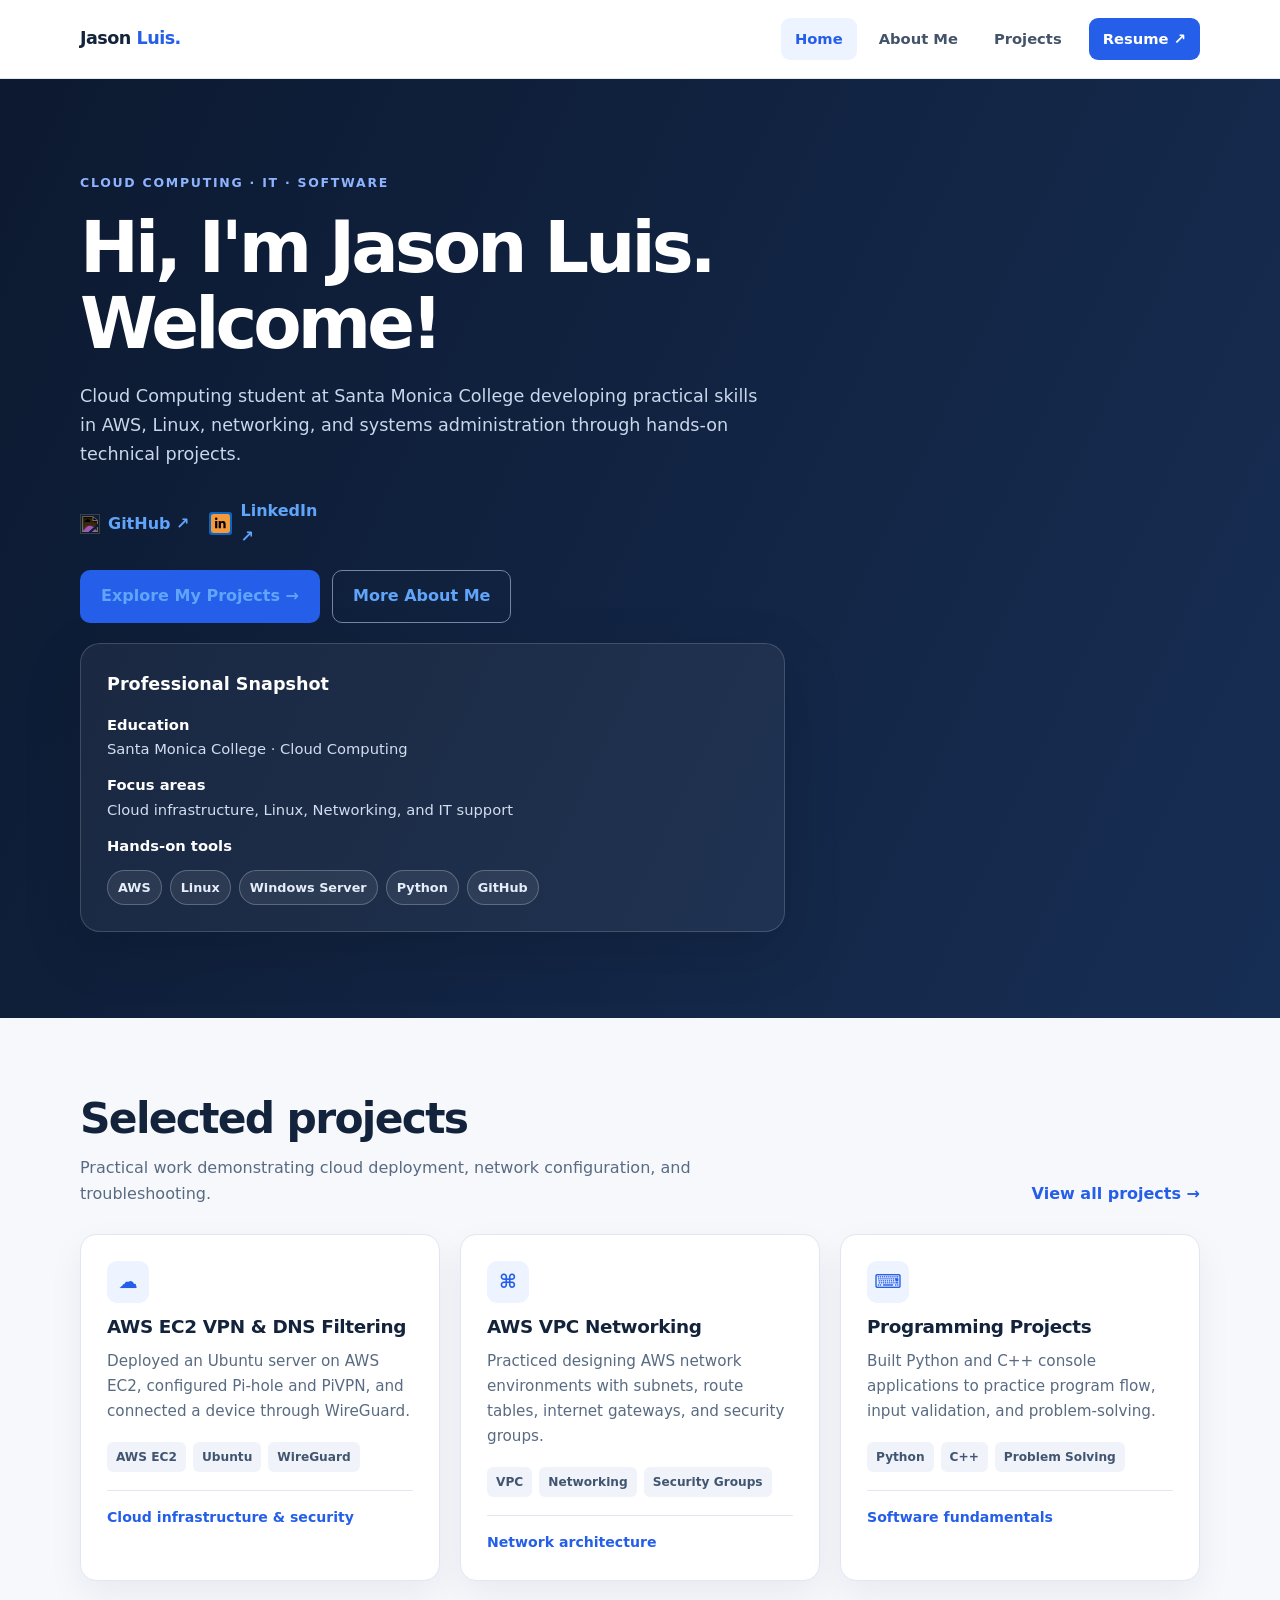
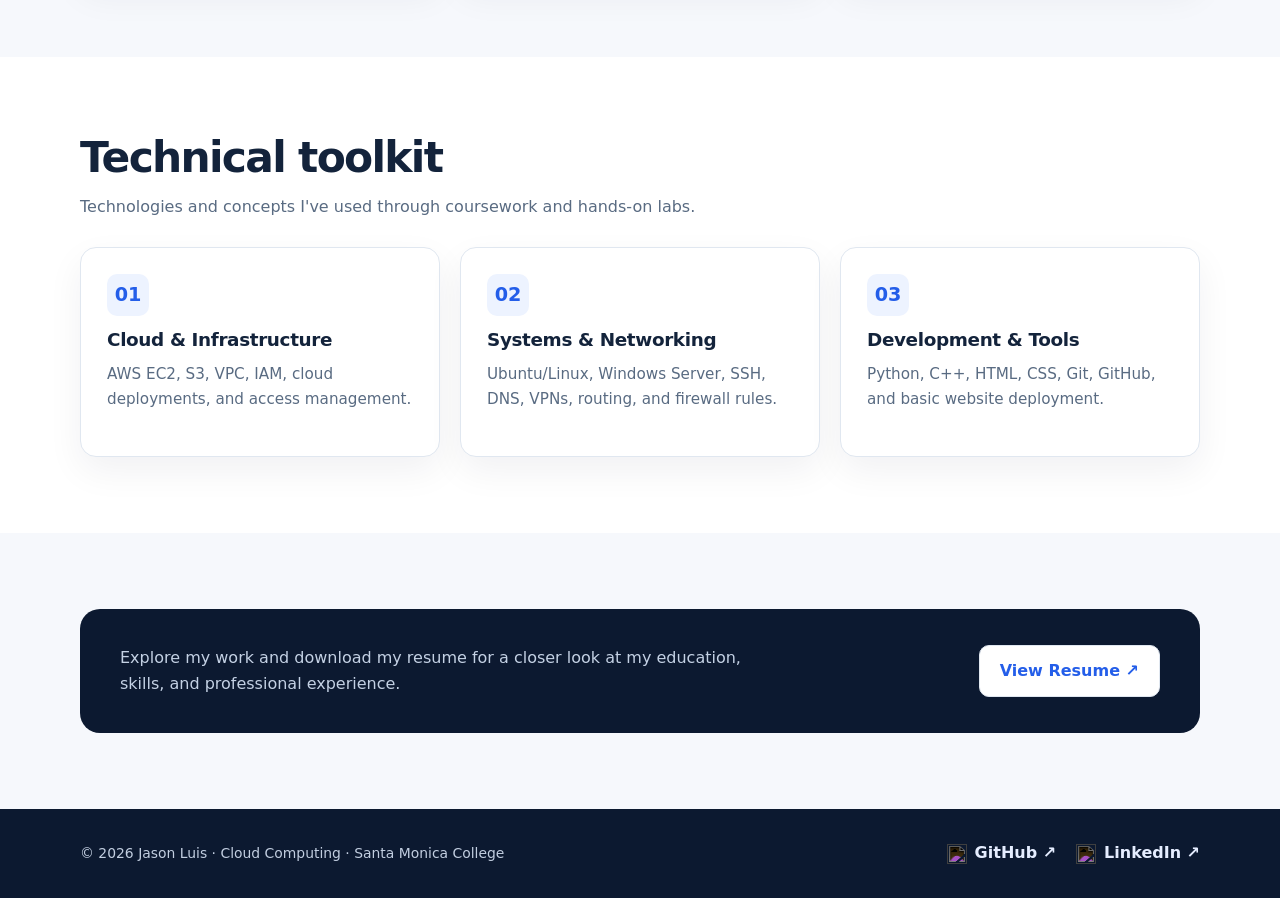
==== commit 5dd3bd8e: "Update index.html" ====
--- a/index.html
+++ b/index.html
@@ -107,10 +107,11 @@
     <img src="https://cdn.jsdelivr.net/npm/simple-icons@v15/icons/github.svg" alt="" class="social-icon"> GitHub ↗</a>
 
   <!-- LinkedIn -->
-  <a href="https://www.linkedin.com/in/jason-luis-2b6494253" target="_blank" rel="noopener noreferrer">
-    
-<img src="https://cdn.jsdelivr.net/npm/simple-icons@v15/icons/linkedin.svg" alt="" class="social-icon linkedin-icon">Linkedin ↗</a>
- <br>
+            <a href="https://www.linkedin.com/in/jason-luis-2b6494253" target="_blank" rel="noopener noreferrer">
+              <svg class="linkedin-icon" xmlns="http://www.w3.org/2000/svg" viewBox="0 0 24 24" aria-hidden="true">
+                <rect width="24" height="24" rx="3" fill="#0A66C2"/>
+                <path fill="#ffffff" d="M5.2 9h2.8v9H5.2V9zm1.4-4.5a1.6 1.6 0 1 1 0 3.2 1.6 1.6 0 0 1 0-3.2zM9.7 9h2.7v1.2h.04c.38-.72 1.3-1.47 2.68-1.47 2.86 0 3.39 1.88 3.39 4.33V18h-2.8v-4.38c0-1.05-.02-2.4-1.46-2.4-1.47 0-1.7 1.14-1.7 2.32V18H9.7V9z"/>
+              </svg> LinkedIn ↗</a> <br>
 
           <!-- Main action buttons -->
           <div class="actions">
--- a/style.css
+++ b/style.css
@@ -128,12 +128,31 @@
   padding: 90px 0 86px;
 }
 
+
+/* Introduction on left, snapshot on right */
 .hero-grid {
   display: grid;
   grid-template-columns: 1.45fr 0.75fr;
   gap: 50px;
   align-items: center;
 }
+
+/* Keep the Professional Snapshot styling unchanged */
+.profile-panel {
+  background: #ffffff0d;
+  border: 1px solid #ffffff29;
+  border-radius: 20px;
+  padding: 26px;
+  box-shadow: 0 18px 60px #0002;
+}
+
+/* Stack vertically only on smaller screens */
+@media (max-width: 800px) {
+  .hero-grid {
+    grid-template-columns: 1fr;
+  }
+}
+
 
 .eyebrow {
   display: inline-block;
@@ -521,9 +540,23 @@
 }
 
 /* SVG logos appear white on dark backgrounds */
+
+/* GitHub logo */
 .social-icon {
+  width: 20px;
+  height: 20px;
+  object-fit: contain;
   filter: invert(1);
 }
+
+/* LinkedIn logo with blue background */
+.linkedin-icon {
+  filter: invert(1);
+  background-color: #f5993d;
+  border-radius: 3px;
+  padding: 2px;
+}
+
 
 /* Align icons with text */
 .social-links {
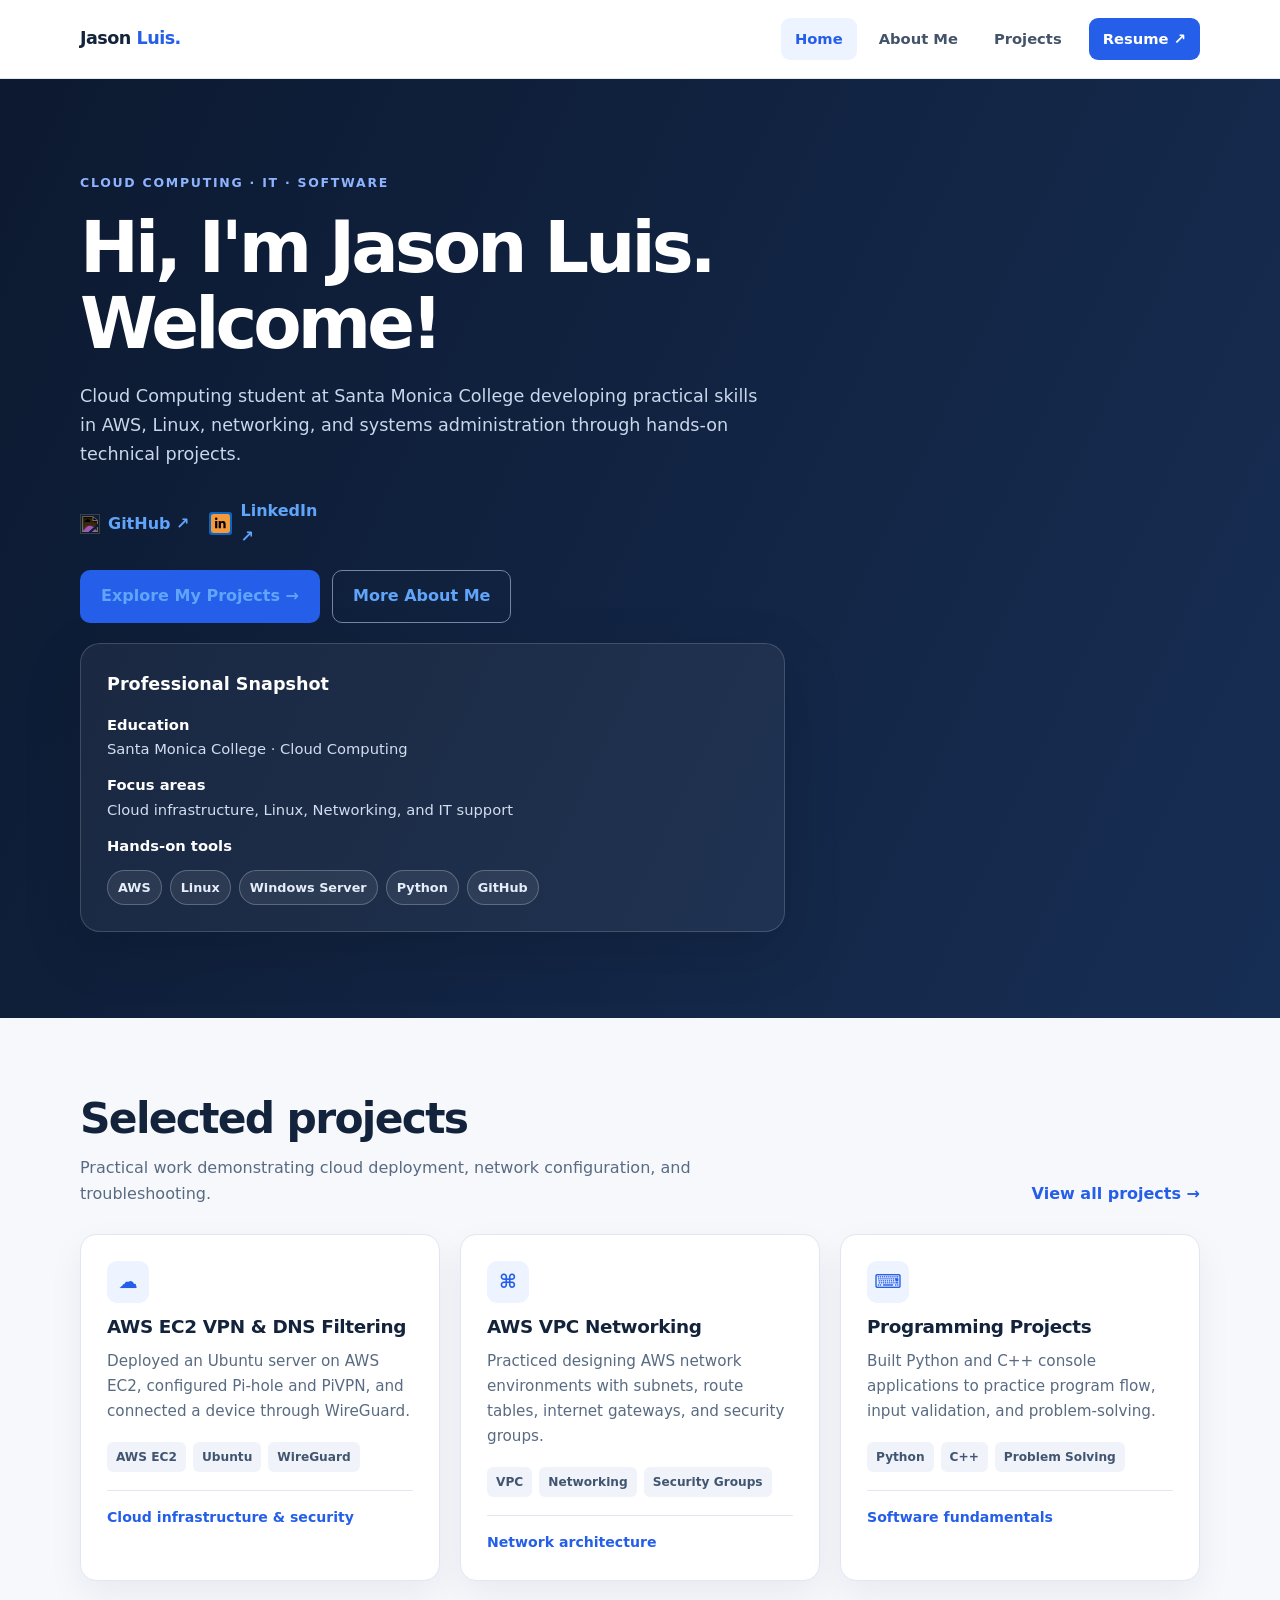
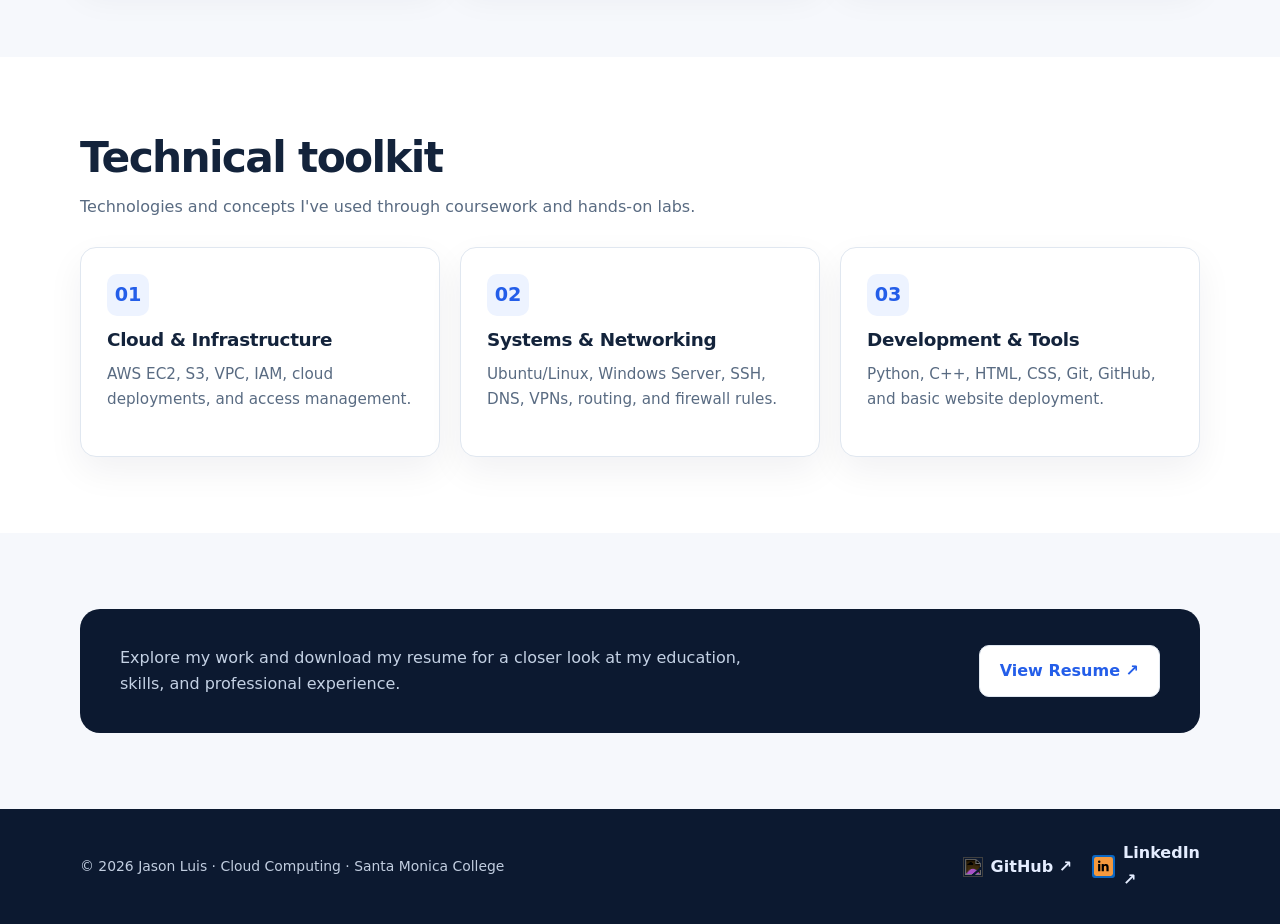
==== commit ca2ade19: "Update LinkedIn link to use SVG icon Replaced LinkedIn link with SVG icon representation." ====
--- a/index.html
+++ b/index.html
@@ -420,21 +420,12 @@
     >
     GitHub ↗
   </a>
-
   <!-- LinkedIn -->
-  <a
-    href="https://www.linkedin.com/in/jason-luis-2b6494253"
-    target="_blank"
-    rel="noopener noreferrer"
-  >
-    <img
-      src="https://cdn.jsdelivr.net/npm/simple-icons@v15/icons/linkedin.svg"
-      alt=""
-      class="social-icon"
-    >
-    LinkedIn ↗
-  </a>
-
+  <a href="https://www.linkedin.com/in/jason-luis-2b6494253" target="_blank" rel="noopener noreferrer">
+  <svg class="linkedin-icon" xmlns="http://www.w3.org/2000/svg" viewBox="0 0 24 24" aria-hidden="true">
+    <rect width="24" height="24" rx="3" fill="#0A66C2"/>
+    <path fill="#ffffff" d="M5.2 9h2.8v9H5.2V9zm1.4-4.5a1.6 1.6 0 1 1 0 3.2 1.6 1.6 0 0 1 0-3.2zM9.7 9h2.7v1.2h.04c.38-.72 1.3-1.47 2.68-1.47 2.86 0 3.39 1.88 3.39 4.33V18h-2.8v-4.38c0-1.05-.02-2.4-1.46-2.4-1.47 0-1.7 1.14-1.7 2.32V18H9.7V9z"/>
+  </svg> LinkedIn ↗</a>
 </div>
 
 
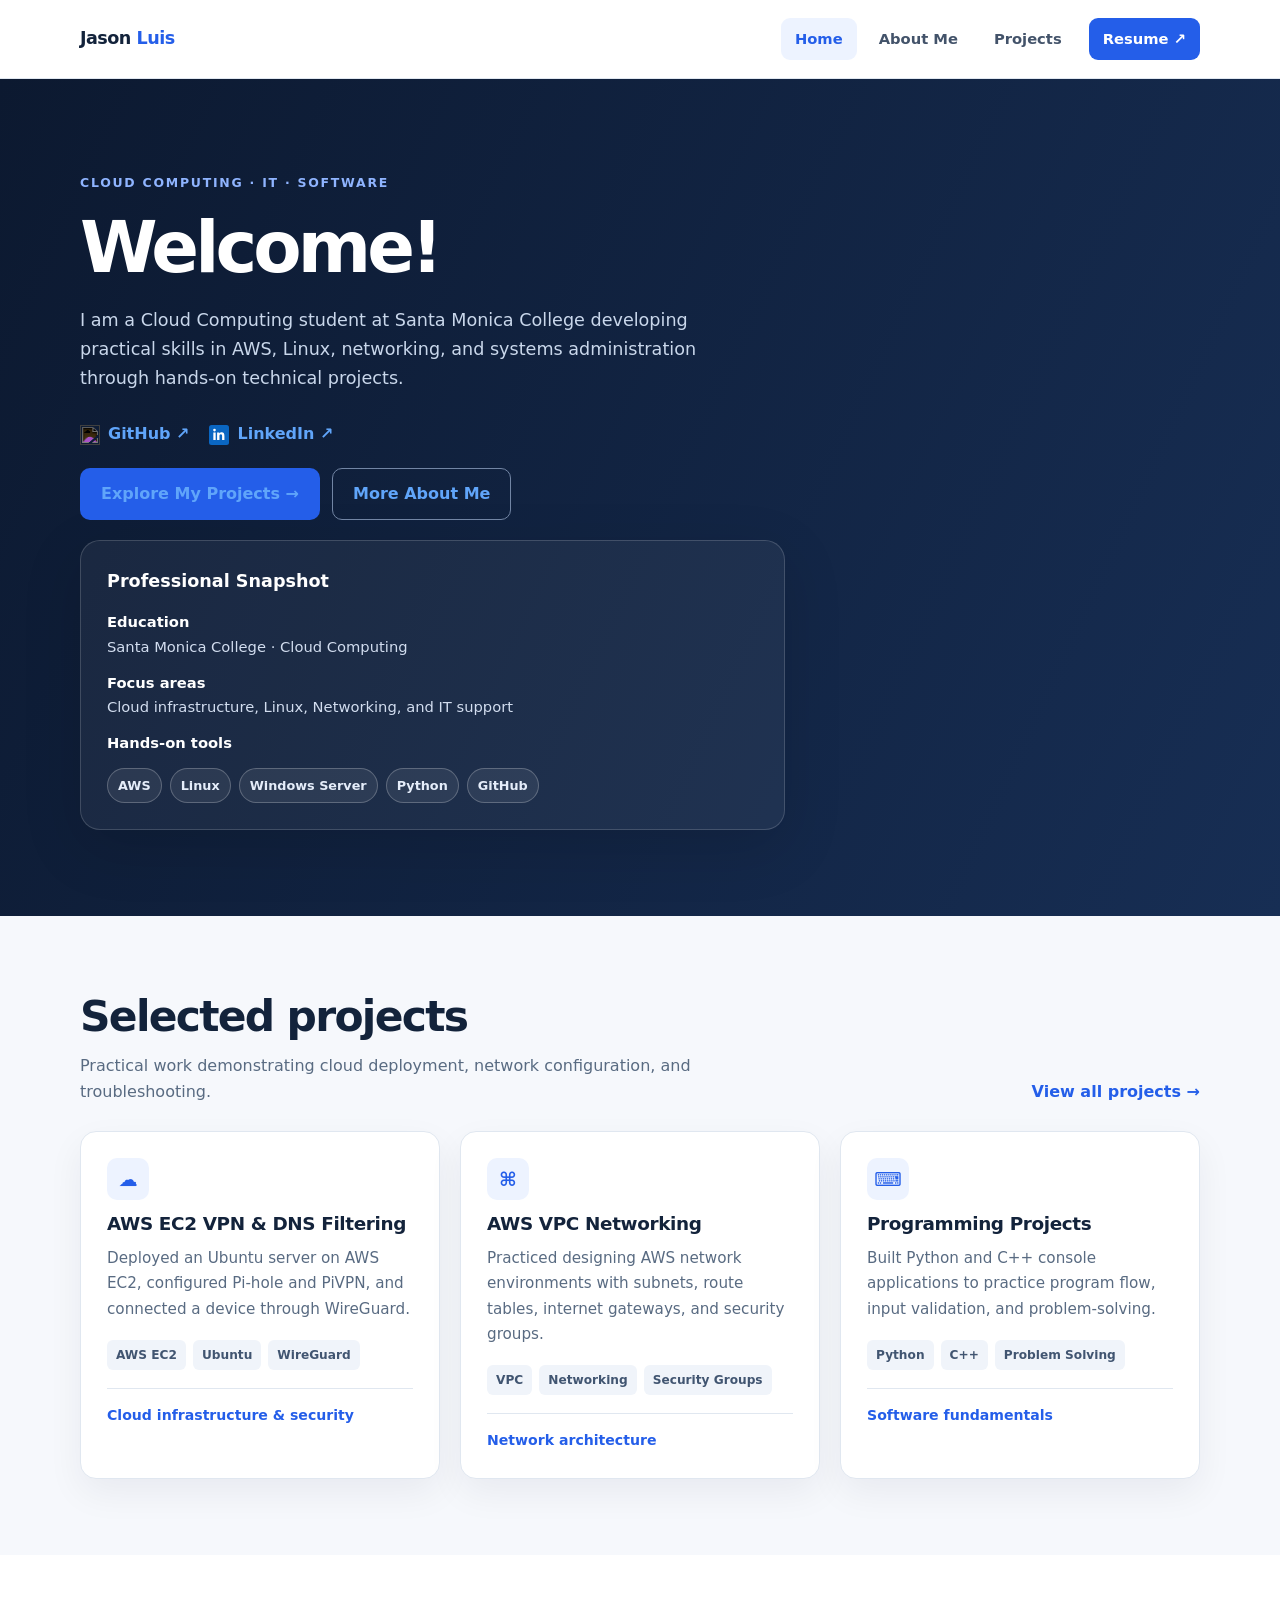
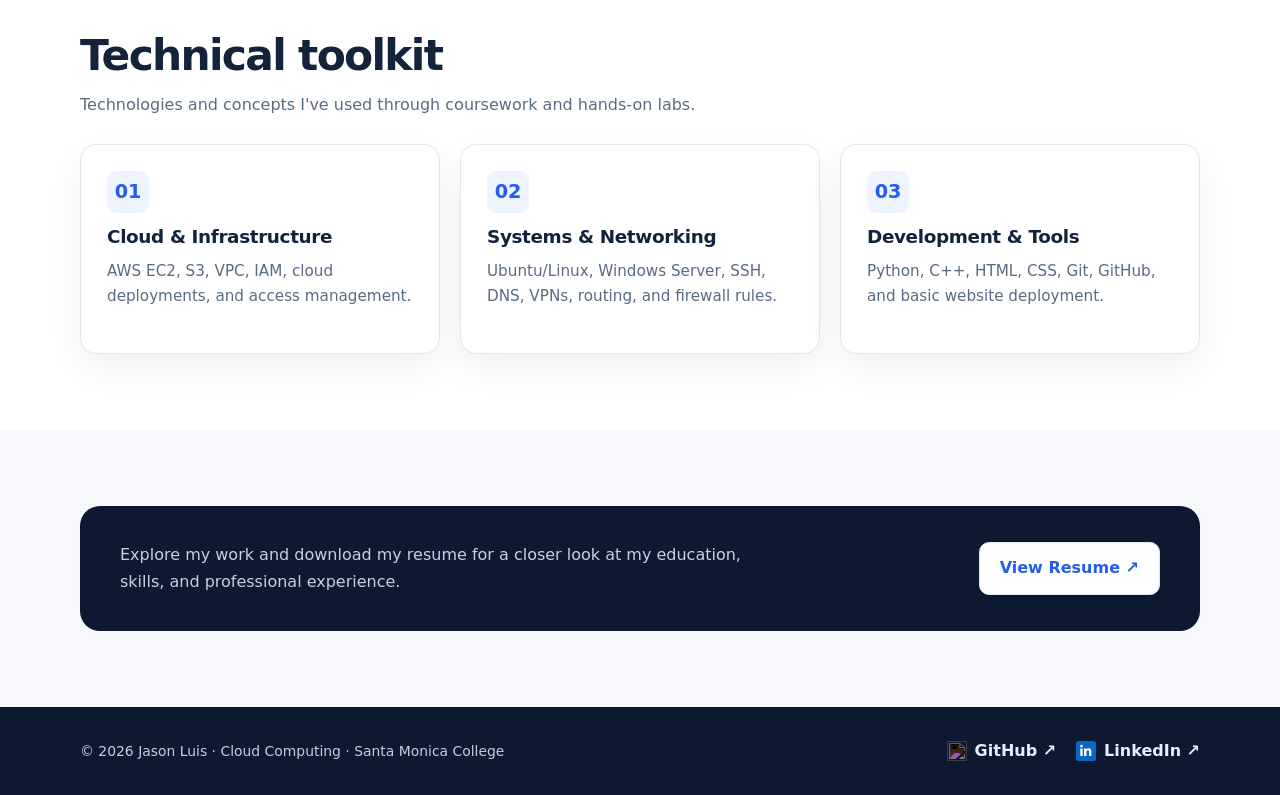
==== commit 0603e447: "Revise header and introduction text Updated text in the header and introduction sections." ====
--- a/index.html
+++ b/index.html
@@ -35,7 +35,7 @@
 
       <!-- Website name -->
       <a class="brand" href="index.html">
-        Jason <span>Luis.</span>
+        Jason <span>Luis</span>
       </a>
 
       <!-- Navigation links -->
@@ -90,12 +90,11 @@
           </span>
 
           <h1>
-            Hi, I'm Jason Luis.<br>
-            Welcome!
+            Welcome!<br>
           </h1>
 
           <p>
-            Cloud Computing student at Santa Monica College
+            I am a Cloud Computing student at Santa Monica College
             developing practical skills in AWS, Linux,
             networking, and systems administration through
             hands-on technical projects.
--- a/style.css
+++ b/style.css
@@ -129,13 +129,22 @@
 }
 
 
-/* Introduction on left, snapshot on right */
+
+/* Introduction left, Professional Snapshot right */
 .hero-grid {
   display: grid;
   grid-template-columns: 1.45fr 0.75fr;
   gap: 50px;
   align-items: center;
 }
+
+/* Mobile layout */
+@media (max-width: 800px) {
+  .hero-grid {
+    grid-template-columns: 1fr;
+  }
+}
+
 
 /* Keep the Professional Snapshot styling unchanged */
 .profile-panel {
@@ -549,13 +558,26 @@
   filter: invert(1);
 }
 
-/* LinkedIn logo with blue background */
+/* ==========================================
+   LINKEDIN ICON - TOP & FOOTER
+   ========================================== */
+
 .linkedin-icon {
-  filter: invert(1);
-  background-color: #f5993d;
-  border-radius: 3px;
-  padding: 2px;
-}
+  display: block;
+  width: 20px;
+  height: 20px;
+  min-width: 20px;
+  flex-shrink: 0;
+}
+
+/* Align social icons and text */
+.hero-socials a,
+.site-footer .social-links a {
+  display: inline-flex;
+  align-items: center;
+  gap: 8px;
+}
+
 
 
 /* Align icons with text */
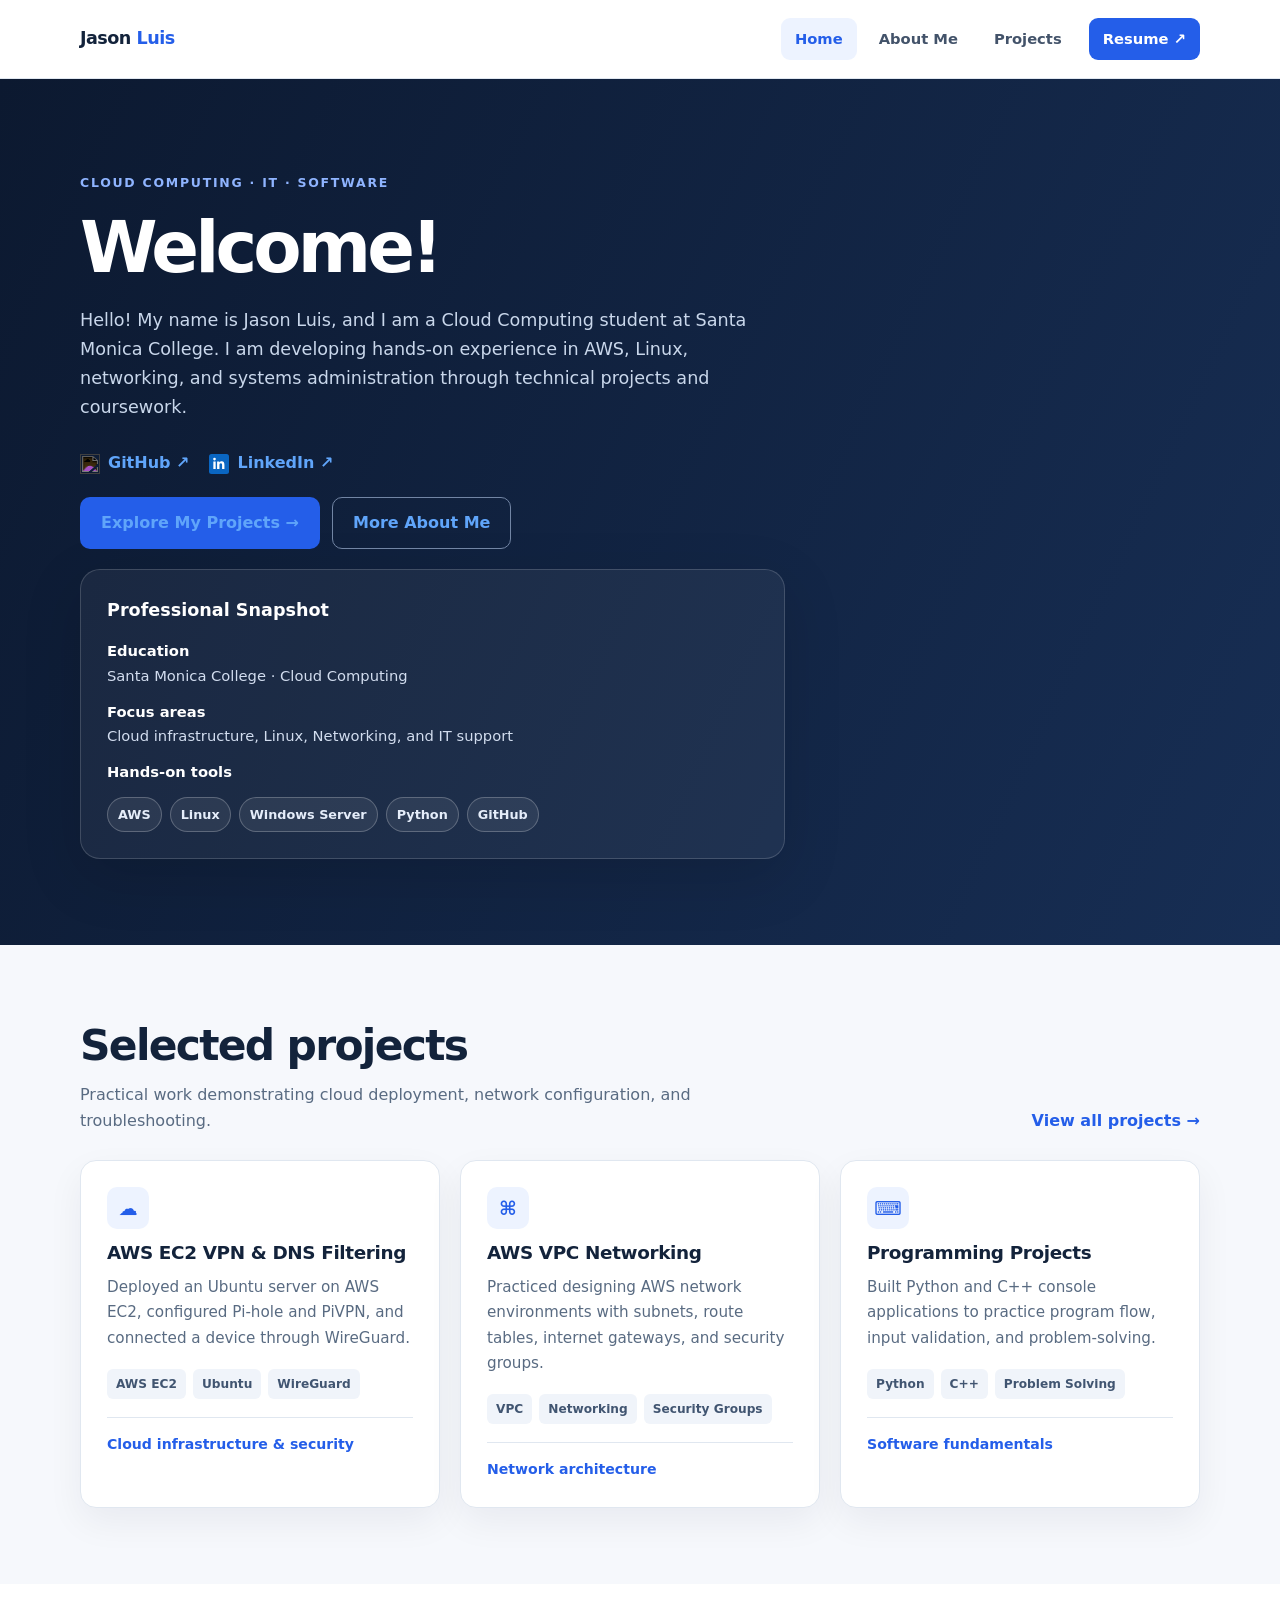
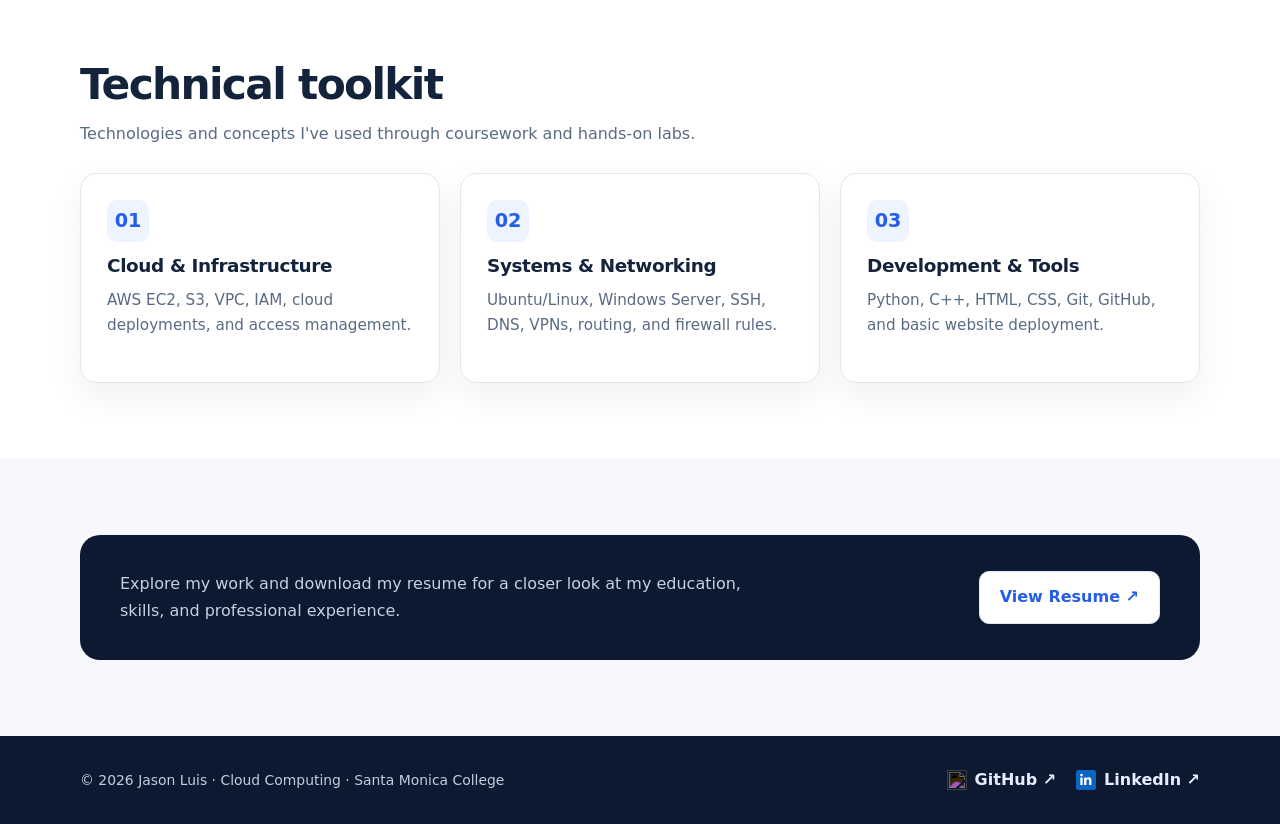
==== commit df01b5f2: "Update introduction text in index.html" ====
--- a/index.html
+++ b/index.html
@@ -94,10 +94,7 @@
           </h1>
 
           <p>
-            I am a Cloud Computing student at Santa Monica College
-            developing practical skills in AWS, Linux,
-            networking, and systems administration through
-            hands-on technical projects.
+           Hello! My name is Jason Luis, and I am a Cloud Computing student at Santa Monica College. I am developing hands-on experience in AWS, Linux, networking, and systems administration through technical projects and coursework.
           </p>
           <!-- Professional social links -->
           <div class="hero-socials">
